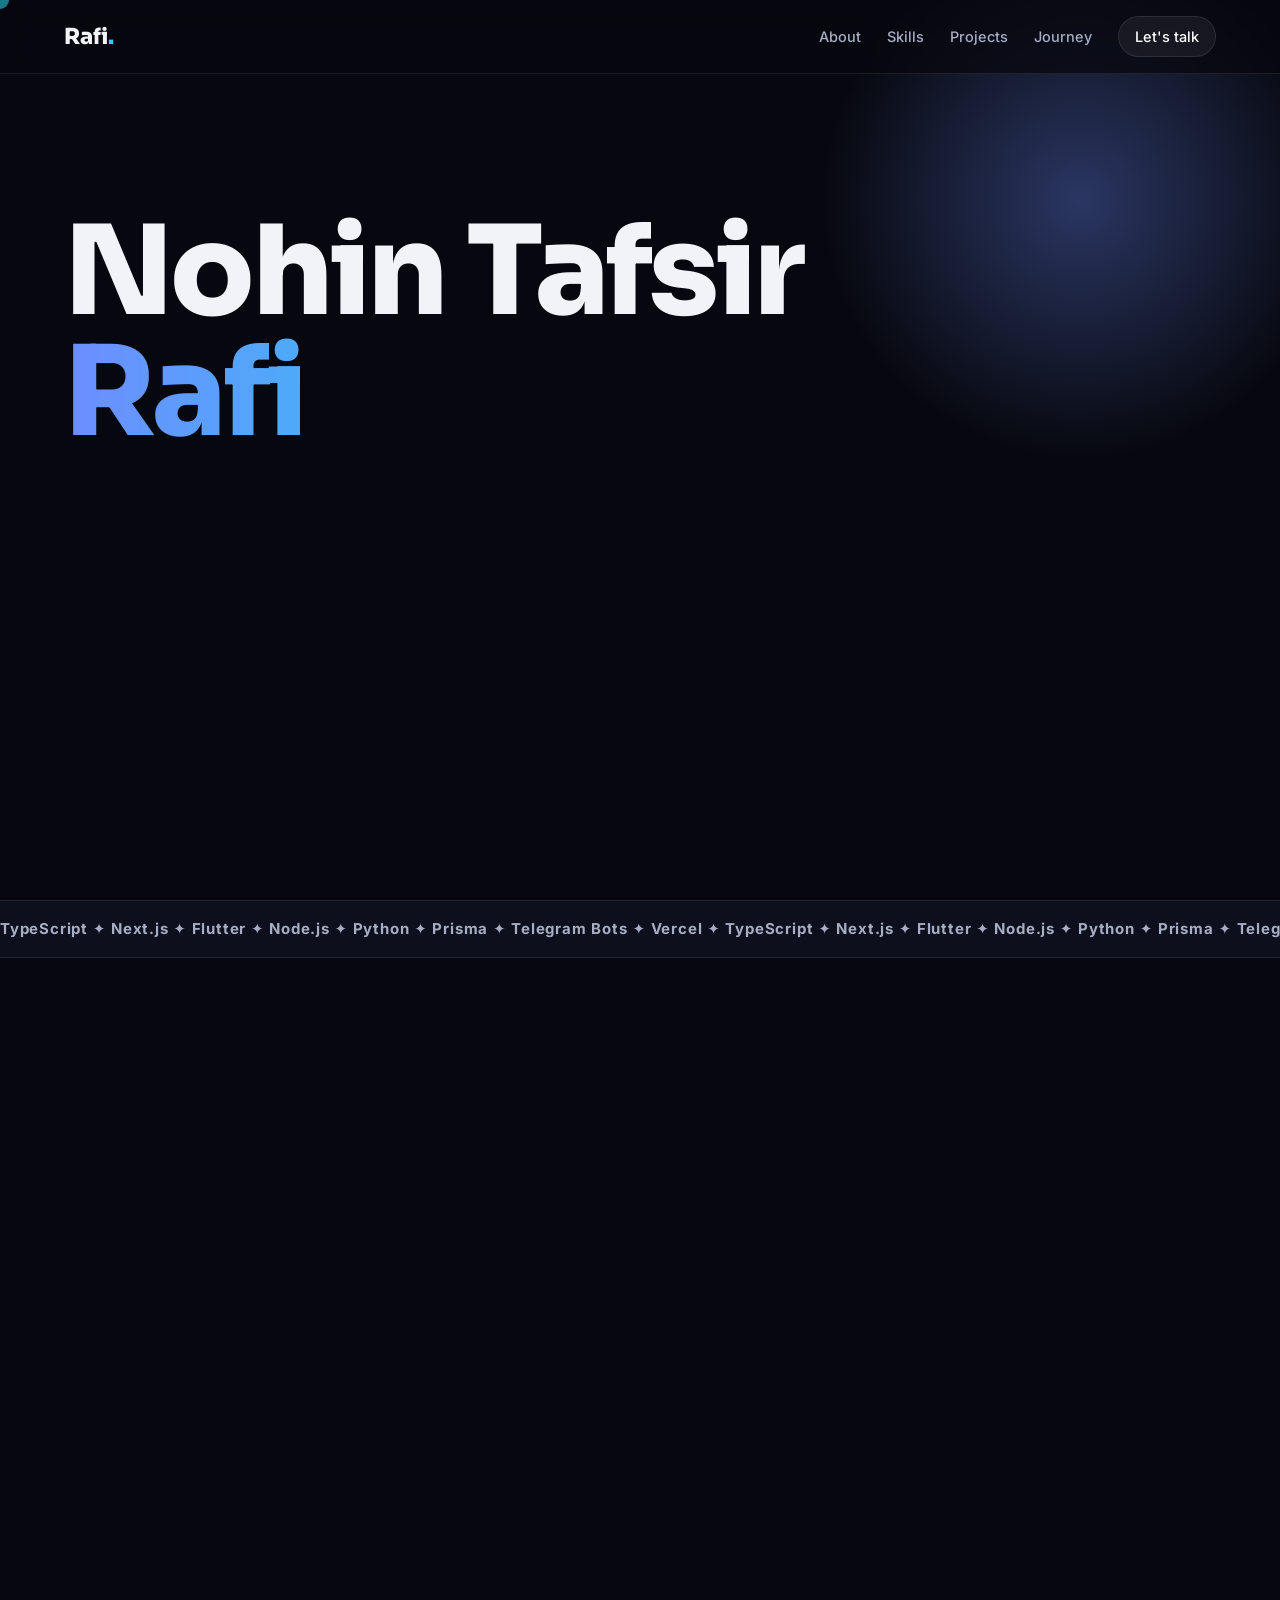
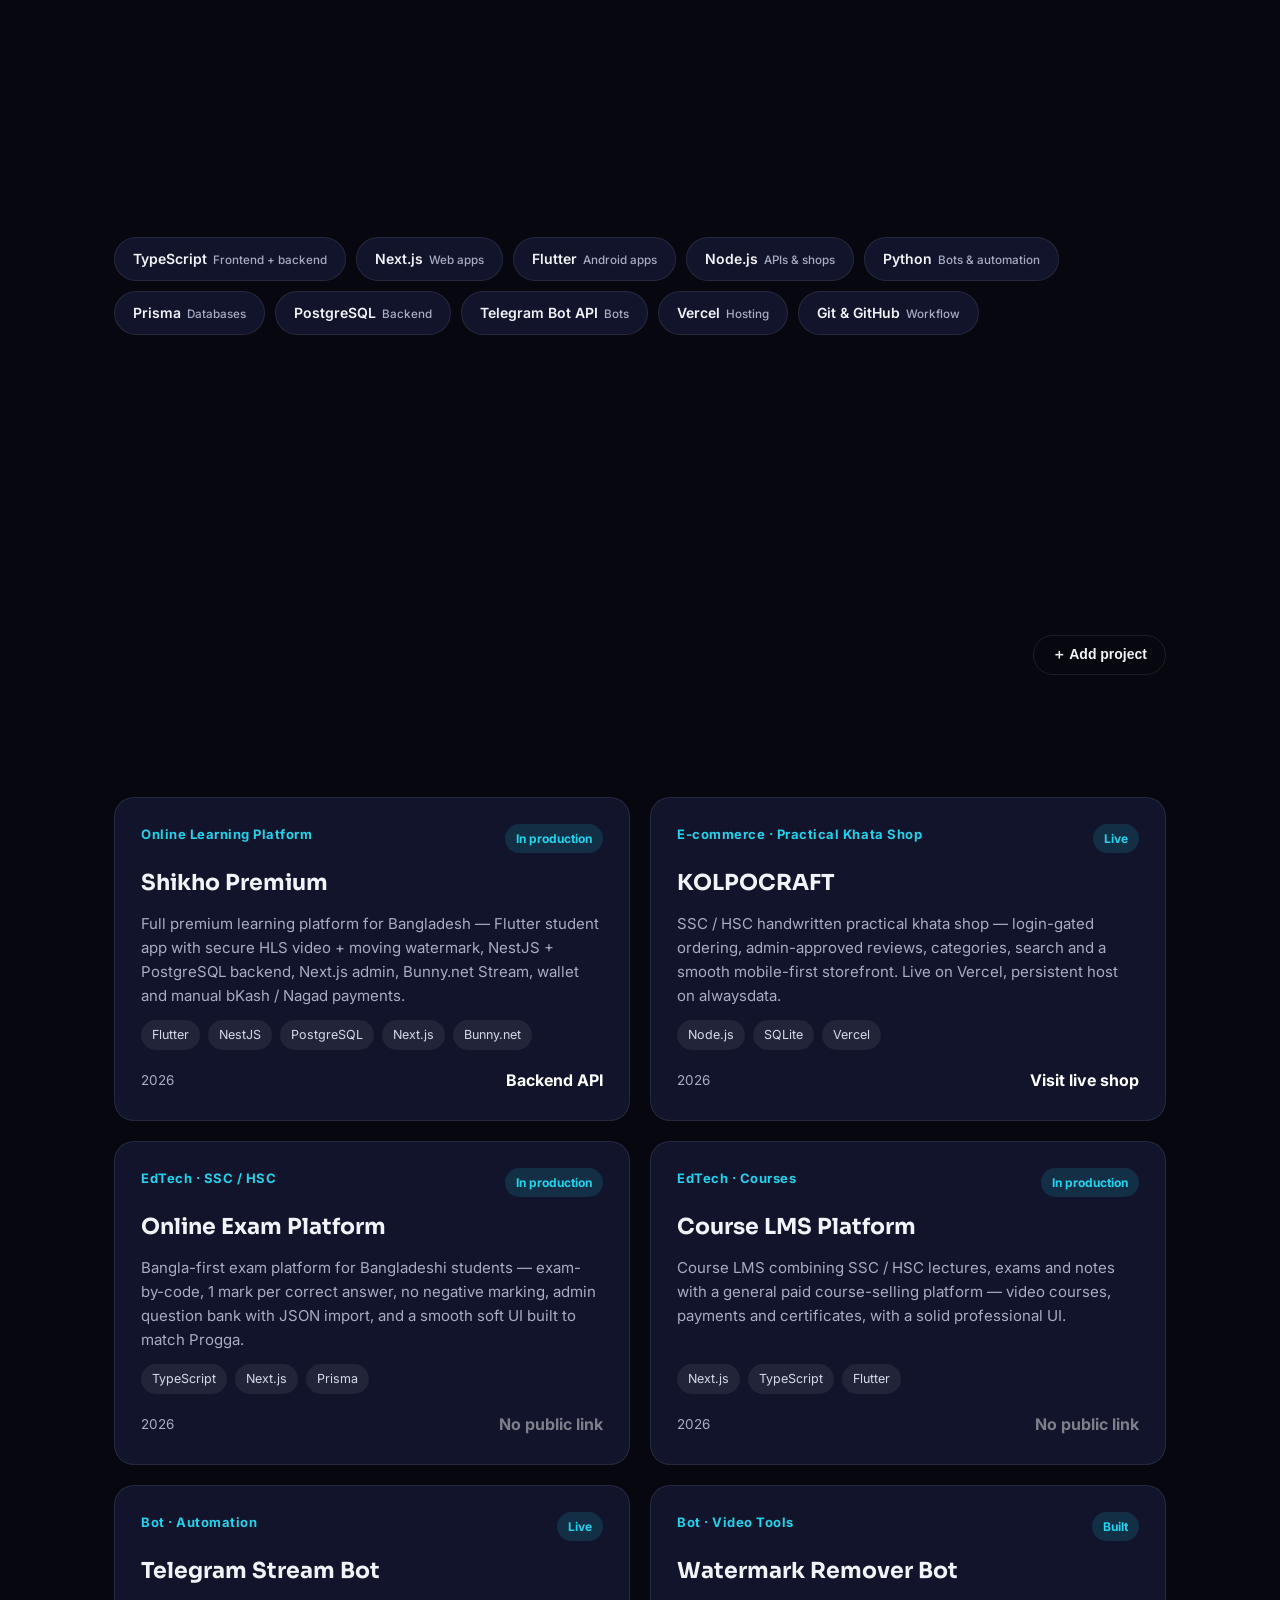
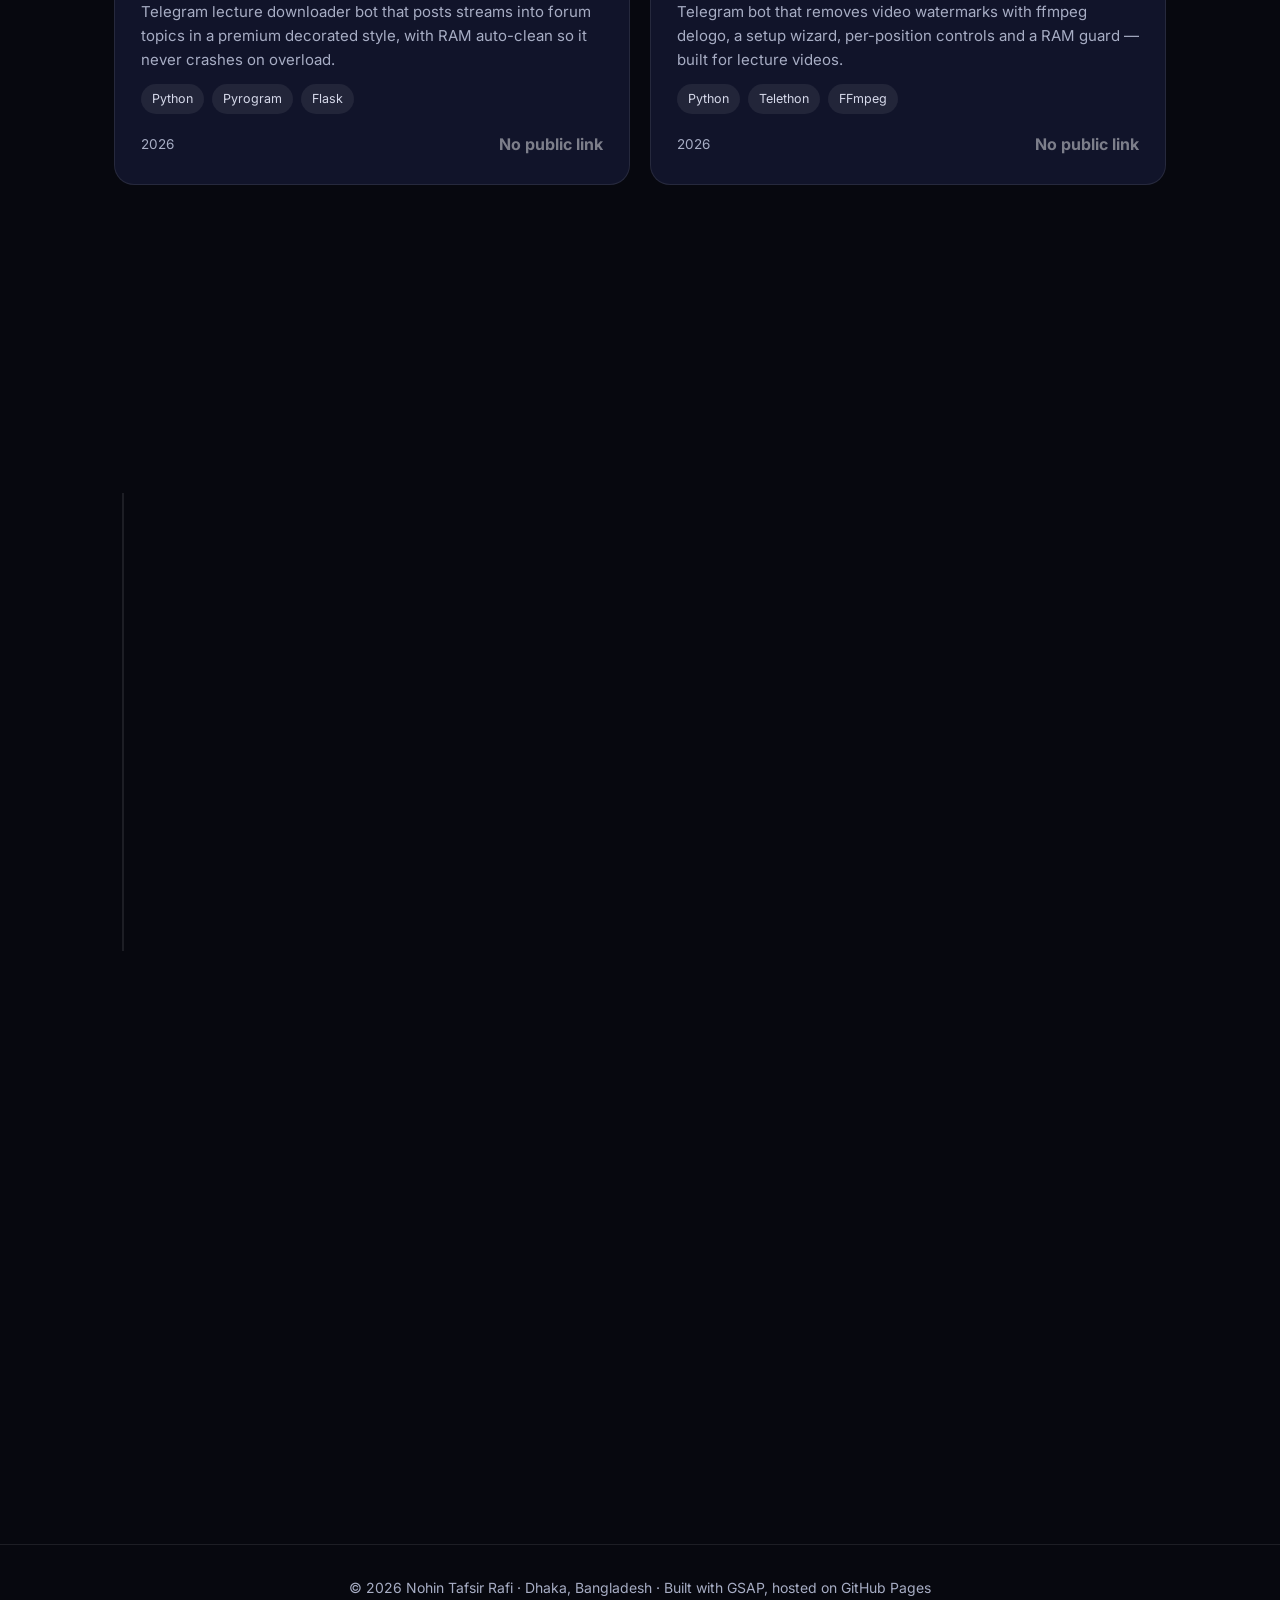
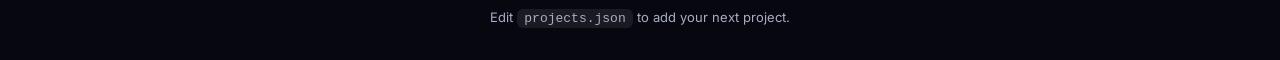
==== index.html @ 697f0728 "Add files via upload" ====
<!DOCTYPE html>
<html lang="en">
<head>
<meta charset="UTF-8">
<meta name="viewport" content="width=device-width, initial-scale=1.0">
<title>Nohin Tafsir Rafi — Developer from Bangladesh</title>
<meta name="description" content="Nohin Tafsir Rafi (@rafixbo) — developer from Dhaka, Bangladesh. Building exam platforms, learning apps, shops and Telegram bots. Bots, automation, AI and real-time systems.">
<meta property="og:title" content="Nohin Tafsir Rafi — Developer">
<meta property="og:description" content="I build smooth, practical products for Bangladeshi students — exam platforms, learning apps, khata shops and Telegram bots.">
<meta property="og:type" content="website">
<meta property="og:image" content="https://avatars.githubusercontent.com/u/87462837?v=4">
<link rel="icon" href="https://avatars.githubusercontent.com/u/87462837?v=4">
<link rel="preconnect" href="https://fonts.googleapis.com">
<link rel="preconnect" href="https://fonts.gstatic.com" crossorigin>
<link href="https://fonts.googleapis.com/css2?family=Inter:wght@400;500;600;700;800&family=Sora:wght@600;700;800&display=swap" rel="stylesheet">
<link rel="stylesheet" href="style.css">
</head>
<body>
<div class="cursor" id="cursor"></div>
<div class="progress" id="progress"></div>

<header class="nav">
  <a class="logo" href="#top">Rafi<span>.</span></a>
  <nav>
    <a href="#about">About</a>
    <a href="#skills">Skills</a>
    <a href="#projects">Projects</a>
    <a href="#journey">Journey</a>
    <a href="#contact" class="nav-cta">Let's talk</a>
  </nav>
  <button class="menu-btn" id="menuBtn" aria-label="Menu">☰</button>
</header>

<main id="top">
  <!-- HERO -->
  <section class="hero">
    <div class="hero-glow"></div>
    <p class="hero-eyebrow reveal">👋 Assalamualaikum — I'm</p>
    <h1 class="hero-name">
      <span class="line">Nohin Tafsir</span>
      <span class="line gradient">Rafi</span>
    </h1>
    <p class="hero-role reveal">Developer from <strong>Dhaka, Bangladesh</strong> 🇧🇩</p>
    <p class="hero-sub reveal">I build smooth, practical products for Bangladeshi students — exam platforms, learning apps, khata shops and Telegram bots. Bots, automation, AI and real-time systems.</p>
    <div class="hero-actions reveal">
      <a class="btn primary" href="#projects">See my projects ↓</a>
      <a class="btn ghost" href="https://github.com/rafixbo" target="_blank" rel="noopener">GitHub @rafixbo ↗</a>
    </div>
    <div class="hero-stats reveal">
      <div><strong data-count="6">0</strong><span>Projects shipped</span></div>
      <div><strong data-count="5">0</strong><span>Public repos</span></div>
      <div><strong>2021</strong><span>On GitHub since</span></div>
    </div>
    <img class="hero-avatar reveal" src="https://avatars.githubusercontent.com/u/87462837?v=4" alt="Nohin Tafsir Rafi">
  </section>

  <div class="marquee" aria-hidden="true">
    <div class="marquee-track">
      <span>TypeScript ✦ Next.js ✦ Flutter ✦ Node.js ✦ Python ✦ Prisma ✦ Telegram Bots ✦ Vercel ✦&nbsp;</span>
      <span>TypeScript ✦ Next.js ✦ Flutter ✦ Node.js ✦ Python ✦ Prisma ✦ Telegram Bots ✦ Vercel ✦&nbsp;</span>
    </div>
  </div>

  <!-- ABOUT -->
  <section id="about" class="section">
    <p class="kicker reveal">About me</p>
    <h2 class="section-title reveal">It started with one question:<br><em>“How does this work?”</em></h2>
    <div class="about-grid">
      <p class="about-text reveal">What started as curiosity has evolved into a deep passion for technology and innovation. From understanding software fundamentals to writing my first lines of code, every discovery fuelled my desire to learn more and push the boundaries of what's possible.</p>
      <p class="about-text reveal">My expertise spans bots, automation, AI, and real-time systems. I build projects not just to master programming, but to create practical solutions that solve real-world problems — with a research-driven approach, combining technical knowledge with creative problem-solving.</p>
    </div>
    <div class="about-cards">
      <div class="mini-card reveal"><h3>🎓 For students</h3><p>Free exam &amp; learning tools for SSC / HSC students across Bangladesh.</p></div>
      <div class="mini-card reveal"><h3>✨ Smooth first</h3><p>Soft, fast, 60fps-feeling UI. No harsh, no janky — clean and premium.</p></div>
      <div class="mini-card reveal"><h3>🔧 Real &amp; used</h3><p>Every project is built to be actually used, not just demoed.</p></div>
    </div>
  </section>

  <!-- SKILLS -->
  <section id="skills" class="section">
    <p class="kicker reveal">What I work with</p>
    <h2 class="section-title reveal">Stack &amp; skills</h2>
    <div class="skills" id="skillsGrid"></div>
    <div class="github-stats reveal">
      <img src="https://github-readme-stats.vercel.app/api?username=rafixbo&show_icons=true&theme=tokyonight&hide_border=true&count_private=true" alt="Rafi's GitHub stats" loading="lazy">
      <img src="https://github-readme-stats.vercel.app/api/top-langs/?username=rafixbo&layout=compact&theme=tokyonight&hide_border=true" alt="Rafi's most used languages" loading="lazy">
    </div>
  </section>

  <!-- PROJECTS -->
  <section id="projects" class="section">
    <p class="kicker reveal">Selected work</p>
    <div class="projects-head">
      <h2 class="section-title reveal">Projects</h2>
      <button class="btn small" id="addProjectBtn">＋ Add project</button>
    </div>
    <p class="projects-note reveal">New project? Click <strong>Add project</strong> above, or edit <code>projects.json</code> in the repo — the site updates automatically on the next push.</p>
    <div class="filters reveal" id="filters">
      <button class="filter active" data-filter="all">All</button>
      <button class="filter" data-filter="EdTech">EdTech</button>
      <button class="filter" data-filter="Bot">Bots</button>
      <button class="filter" data-filter="E-commerce">Shop</button>
    </div>
    <div class="project-grid" id="projectGrid"></div>
    <p class="empty hidden" id="emptyMsg">No projects in this category yet.</p>
  </section>

  <!-- JOURNEY -->
  <section id="journey" class="section">
    <p class="kicker reveal">Journey</p>
    <h2 class="section-title reveal">How I got here</h2>
    <ol class="timeline">
      <li class="reveal"><span>2021</span><h3>First lines of code</h3><p>Joined GitHub as @rafixbo. Curiosity turned into building.</p></li>
      <li class="reveal"><span>2025</span><h3>Bots &amp; automation</h3><p>Telegram stream-downloader bot, watermark tools and real-time systems.</p></li>
      <li class="reveal"><span>2026</span><h3>EdTech for Bangladesh</h3><p>Exam platform, Course LMS and KOLPOCRAFT khata shop for SSC / HSC students.</p></li>
      <li class="reveal"><span>2026</span><h3>Shikho Premium</h3><p>Full learning platform — Flutter app, NestJS backend, Next.js admin, Bunny.net video.</p></li>
    </ol>
  </section>

  <!-- CONTACT -->
  <section id="contact" class="section contact">
    <p class="kicker reveal">Contact</p>
    <h2 class="section-title reveal">Let's build something<br><em>useful together.</em></h2>
    <p class="reveal">Have an idea, a project, or a collab in mind? My GitHub is the fastest way to reach me.</p>
    <div class="contact-links reveal">
      <a class="btn primary" href="https://github.com/rafixbo" target="_blank" rel="noopener">GitHub — @rafixbo ↗</a>
      <a class="btn ghost" href="https://www.pinterest.com/nohintafsir/" target="_blank" rel="noopener">Pinterest ↗</a>
      <a class="btn ghost" href="https://lifeisworst.com/" target="_blank" rel="noopener">lifeisworst.com ↗</a>
    </div>
  </section>
</main>

<footer>
  <p>© <span id="year"></span> Nohin Tafsir Rafi · Dhaka, Bangladesh · Built with GSAP, hosted on GitHub Pages</p>
  <p class="foot-note">Edit <code>projects.json</code> to add your next project.</p>
</footer>

<!-- ADD PROJECT MODAL -->
<div class="modal hidden" id="modal" role="dialog" aria-modal="true" aria-label="Add a project">
  <form class="modal-card" id="projectForm">
    <button type="button" class="modal-close" id="modalClose" aria-label="Close">✕</button>
    <h3>Add a new project</h3>
    <p class="modal-sub">This adds it to the page right now. To keep it live, download the updated <code>projects.json</code> below and commit it to the repo.</p>
    <label>Project title <input name="title" required placeholder="e.g. My New App"></label>
    <label>Tag / category <input name="tag" required placeholder="e.g. EdTech · SSC / HSC"></label>
    <label>Short description <textarea name="description" rows="3" required placeholder="What does it do, and who is it for?"></textarea></label>
    <label>Tech (comma separated) <input name="tech" placeholder="Next.js, TypeScript"></label>
    <label>Year <input name="year" value="2026"></label>
    <label>Link (optional) <input name="link" type="url" placeholder="https://…"></label>
    <label>Link label <input name="linkLabel" placeholder="Visit live site"></label>
    <label>Status <input name="status" value="Live" placeholder="Live / In production / Built"></label>
    <div class="modal-actions">
      <button class="btn primary" type="submit">Add project</button>
      <button class="btn ghost hidden" type="button" id="downloadBtn">⬇ Download updated projects.json</button>
    </div>
  </form>
</div>

<script src="https://cdnjs.cloudflare.com/ajax/libs/gsap/3.12.5/gsap.min.js"></script>
<script src="https://cdnjs.cloudflare.com/ajax/libs/gsap/3.12.5/ScrollTrigger.min.js"></script>
<script src="script.js"></script>
</body>
</html>
---- style.css ----
:root{
  --bg:#07080f; --bg2:#0d0f1c; --card:#11142a; --line:rgba(255,255,255,.09);
  --text:#f2f3f8; --muted:#a7adc4; --accent:#6d8dff; --accent2:#22d3ee;
  --grad:linear-gradient(90deg,#6d8dff,#22d3ee,#a78bfa);
  --radius:20px;
}
*{margin:0;padding:0;box-sizing:border-box}
html{scroll-behavior:smooth}
body{background:var(--bg);color:var(--text);font-family:Inter,system-ui,sans-serif;line-height:1.6;overflow-x:hidden}
h1,h2,h3,.logo{font-family:Sora,Inter,sans-serif}
a{color:inherit;text-decoration:none}
img{max-width:100%}
::selection{background:var(--accent);color:#fff}
.cursor{position:fixed;width:18px;height:18px;border-radius:50%;background:var(--accent2);opacity:.55;pointer-events:none;z-index:99;transform:translate(-50%,-50%);mix-blend-mode:screen;display:none}
@media(pointer:fine){.cursor{display:block}}
.progress{position:fixed;top:0;left:0;height:3px;width:0;background:var(--grad);z-index:100}
.nav{position:fixed;top:0;left:0;right:0;z-index:50;display:flex;justify-content:space-between;align-items:center;padding:16px 5vw;background:rgba(7,8,15,.72);backdrop-filter:blur(14px);border-bottom:1px solid var(--line)}
.logo{font-size:22px;font-weight:800}.logo span{color:var(--accent2)}
.nav nav{display:flex;gap:26px;align-items:center}
.nav nav a{color:var(--muted);font-size:14.5px;font-weight:500}
.nav nav a:hover{color:#fff}
.nav-cta{color:#fff!important;border:1px solid var(--line);padding:8px 16px;border-radius:999px;background:rgba(255,255,255,.06)}
.menu-btn{display:none;background:none;border:1px solid var(--line);color:#fff;border-radius:10px;padding:8px 12px;font-size:18px;cursor:pointer}
.hero{min-height:100svh;display:flex;flex-direction:column;justify-content:center;padding:140px 5vw 60px;position:relative}
.hero-glow{position:absolute;width:560px;height:560px;border-radius:50%;background:radial-gradient(circle,rgba(109,141,255,.35),transparent 65%);top:-80px;right:-80px;pointer-events:none}
.hero-eyebrow{color:var(--accent2);font-weight:600;letter-spacing:.04em}
.hero-name{font-size:clamp(56px,11vw,124px);line-height:.98;font-weight:800;letter-spacing:-.03em;margin:14px 0 8px}
.hero-name .line{display:block}
.gradient{background:var(--grad);-webkit-background-clip:text;background-clip:text;color:transparent}
.hero-role{font-size:clamp(19px,3vw,26px);color:var(--muted)}
.hero-sub{max-width:640px;color:var(--muted);margin-top:14px;font-size:17px}
.hero-actions{display:flex;gap:14px;flex-wrap:wrap;margin-top:30px}
.btn{display:inline-block;padding:13px 24px;border-radius:999px;font-weight:600;font-size:15px;border:1px solid var(--line);cursor:pointer;background:transparent;color:var(--text);transition:transform .2s,box-shadow .2s}
.btn:hover{transform:translateY(-2px)}
.btn.primary{background:var(--grad);border:none;color:#fff;box-shadow:0 10px 30px rgba(109,141,255,.35)}
.btn.ghost{background:rgba(255,255,255,.05)}
.btn.small{padding:10px 18px;font-size:14px}
.hero-stats{display:flex;gap:44px;margin-top:52px;flex-wrap:wrap}
.hero-stats strong{display:block;font-size:30px;font-family:Sora}
.hero-stats span{color:var(--muted);font-size:13.5px}
.hero-avatar{position:absolute;right:5vw;bottom:60px;width:150px;height:150px;border-radius:32px;object-fit:cover;border:1px solid var(--line);box-shadow:0 24px 60px rgba(0,0,0,.5);transform:rotate(4deg)}
@media(max-width:900px){.hero-avatar{position:static;width:110px;height:110px;margin-top:36px;transform:rotate(-2deg)}}
.marquee{overflow:hidden;border-top:1px solid var(--line);border-bottom:1px solid var(--line);padding:16px 0;background:var(--bg2)}
.marquee-track{display:flex;white-space:nowrap;animation:scroll 26s linear infinite;font-weight:700;letter-spacing:.05em;color:var(--muted)}
.marquee-track span{font-size:15px}
@keyframes scroll{to{transform:translateX(-50%)}}
.section{padding:96px 5vw;max-width:1180px;margin:0 auto}
.kicker{color:var(--accent2);font-weight:700;letter-spacing:.12em;text-transform:uppercase;font-size:13px}
.section-title{font-size:clamp(30px,5vw,48px);line-height:1.15;letter-spacing:-.02em;margin:12px 0 28px}
.section-title em{font-style:normal;background:var(--grad);-webkit-background-clip:text;background-clip:text;color:transparent}
.about-grid{display:grid;grid-template-columns:1fr 1fr;gap:28px}
.about-text{color:var(--muted);font-size:17px}
@media(max-width:760px){.about-grid{grid-template-columns:1fr}}
.about-cards{display:grid;grid-template-columns:repeat(3,1fr);gap:18px;margin-top:36px}
@media(max-width:760px){.about-cards{grid-template-columns:1fr}}
.mini-card{background:var(--card);border:1px solid var(--line);border-radius:var(--radius);padding:24px}
.mini-card h3{font-size:17px;margin-bottom:8px}
.mini-card p{color:var(--muted);font-size:14.5px}
.skills{display:flex;flex-wrap:wrap;gap:10px}
.skill{padding:10px 18px;border-radius:999px;background:var(--card);border:1px solid var(--line);font-weight:600;font-size:14px}
.skill small{color:var(--muted);font-weight:500;margin-left:6px}
.github-stats{display:flex;gap:18px;flex-wrap:wrap;margin-top:32px}
.github-stats img{border-radius:14px;border:1px solid var(--line);max-width:100%}
.projects-head{display:flex;justify-content:space-between;align-items:flex-end;gap:16px;flex-wrap:wrap}
.projects-head .section-title{margin-bottom:0}
.projects-note{color:var(--muted);font-size:14.5px;margin:16px 0 20px}
.projects-note code,.foot-note code{background:rgba(255,255,255,.08);padding:2px 7px;border-radius:6px;font-size:13px}
.filters{display:flex;gap:10px;flex-wrap:wrap;margin-bottom:26px}
.filter{padding:9px 18px;border-radius:999px;border:1px solid var(--line);background:transparent;color:var(--muted);font-weight:600;cursor:pointer}
.filter.active{background:#fff;color:#111;border-color:#fff}
.project-grid{display:grid;grid-template-columns:repeat(2,1fr);gap:20px}
@media(max-width:760px){.project-grid{grid-template-columns:1fr}}
.project-card{background:var(--card);border:1px solid var(--line);border-radius:var(--radius);padding:26px;display:flex;flex-direction:column;gap:12px;transition:transform .25s,border-color .25s}
.project-card:hover{transform:translateY(-5px);border-color:rgba(109,141,255,.55)}
.project-top{display:flex;justify-content:space-between;gap:10px;align-items:flex-start}
.project-tag{color:var(--accent2);font-size:13px;font-weight:700;letter-spacing:.04em}
.status{font-size:12px;font-weight:700;padding:5px 11px;border-radius:999px;background:rgba(34,211,238,.14);color:var(--accent2);white-space:nowrap}
.project-card h3{font-size:22px}
.project-card p{color:var(--muted);font-size:15px;flex:1}
.tech{display:flex;flex-wrap:wrap;gap:8px}
.tech span{font-size:12.5px;padding:5px 11px;border-radius:999px;background:rgba(255,255,255,.07);color:#d6d9ea}
.project-foot{display:flex;justify-content:space-between;align-items:center;margin-top:6px}
.project-foot .year{color:var(--muted);font-size:13.5px}
.project-link{font-weight:700;color:#fff}
.project-link:hover{color:var(--accent2)}
.empty{color:var(--muted);padding:30px 0}
.hidden{display:none!important}
.timeline{list-style:none;border-left:2px solid var(--line);margin-left:8px;padding-left:32px;display:grid;gap:34px}
.timeline li{position:relative}
.timeline li::before{content:"";position:absolute;left:-41px;top:6px;width:16px;height:16px;border-radius:50%;background:var(--grad);box-shadow:0 0 0 5px var(--bg)}
.timeline span{color:var(--accent2);font-weight:700}
.timeline h3{margin:4px 0}
.timeline p{color:var(--muted)}
.contact{text-align:center}
.contact .section-title{margin-left:auto;margin-right:auto}
.contact p{color:var(--muted);max-width:560px;margin:0 auto}
.contact-links{display:flex;gap:14px;justify-content:center;flex-wrap:wrap;margin-top:30px}
footer{border-top:1px solid var(--line);padding:32px 5vw;text-align:center;color:var(--muted);font-size:14px}
.foot-note{margin-top:8px;font-size:13px}
.modal{position:fixed;inset:0;background:rgba(0,0,0,.72);backdrop-filter:blur(6px);z-index:80;display:flex;align-items:flex-start;justify-content:center;padding:40px 16px;overflow:auto}
.modal-card{position:relative;background:var(--bg2);border:1px solid var(--line);border-radius:22px;padding:28px;width:min(560px,100%)}
.modal-close{position:absolute;top:14px;right:14px;background:rgba(255,255,255,.08);border:none;color:#fff;width:34px;height:34px;border-radius:50%;cursor:pointer}
.modal-card h3{font-size:22px;margin-bottom:6px}
.modal-sub{color:var(--muted);font-size:14px;margin-bottom:18px}
.modal-card label{display:block;font-size:13.5px;font-weight:600;margin-bottom:14px}
.modal-card input,.modal-card textarea{width:100%;margin-top:6px;padding:11px 13px;border-radius:12px;border:1px solid var(--line);background:#0a0c18;color:#fff;font:inherit;font-size:14.5px}
.modal-actions{display:flex;gap:12px;flex-wrap:wrap;margin-top:6px}
.reveal{opacity:0}
@media(max-width:760px){
  .nav nav{display:none}
  .nav nav.open{display:flex;position:absolute;top:64px;right:5vw;flex-direction:column;background:var(--bg2);border:1px solid var(--line);border-radius:16px;padding:18px;gap:14px}
  .menu-btn{display:block}
  .section{padding:70px 5vw}
}
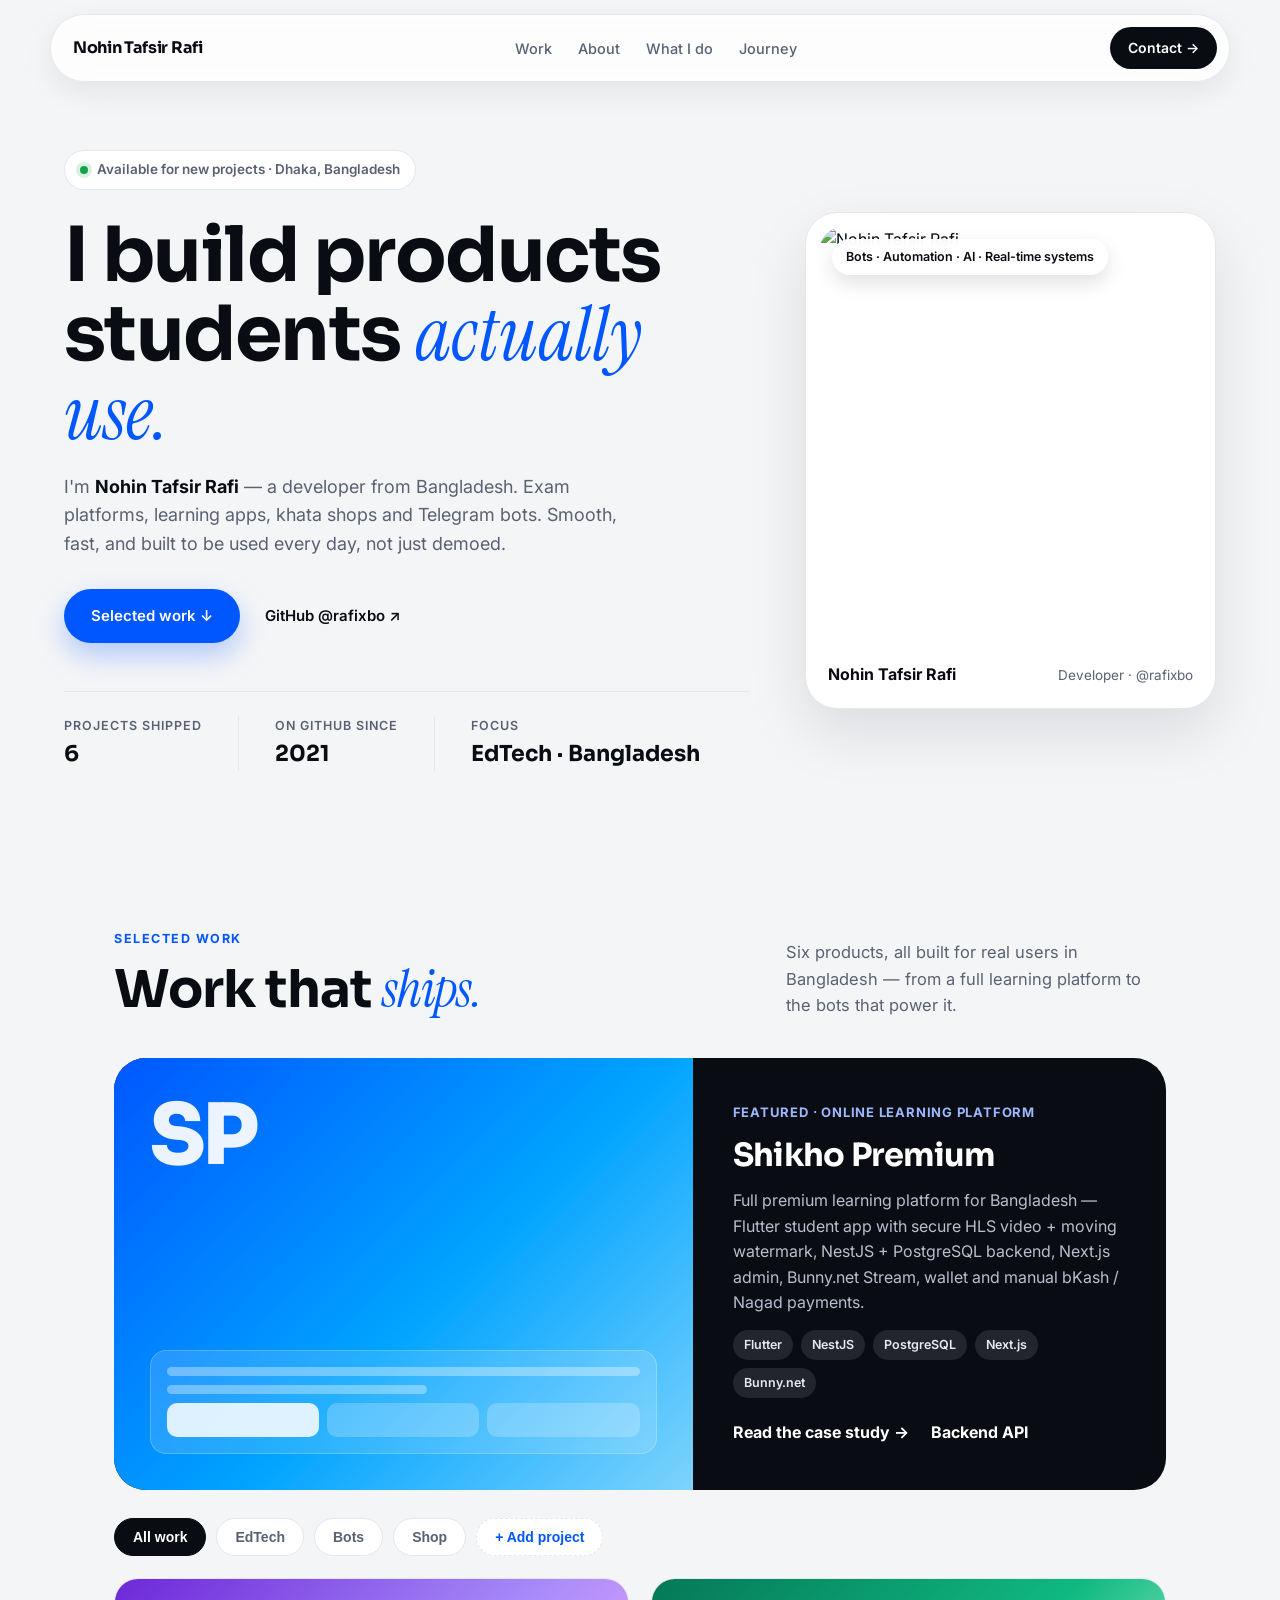
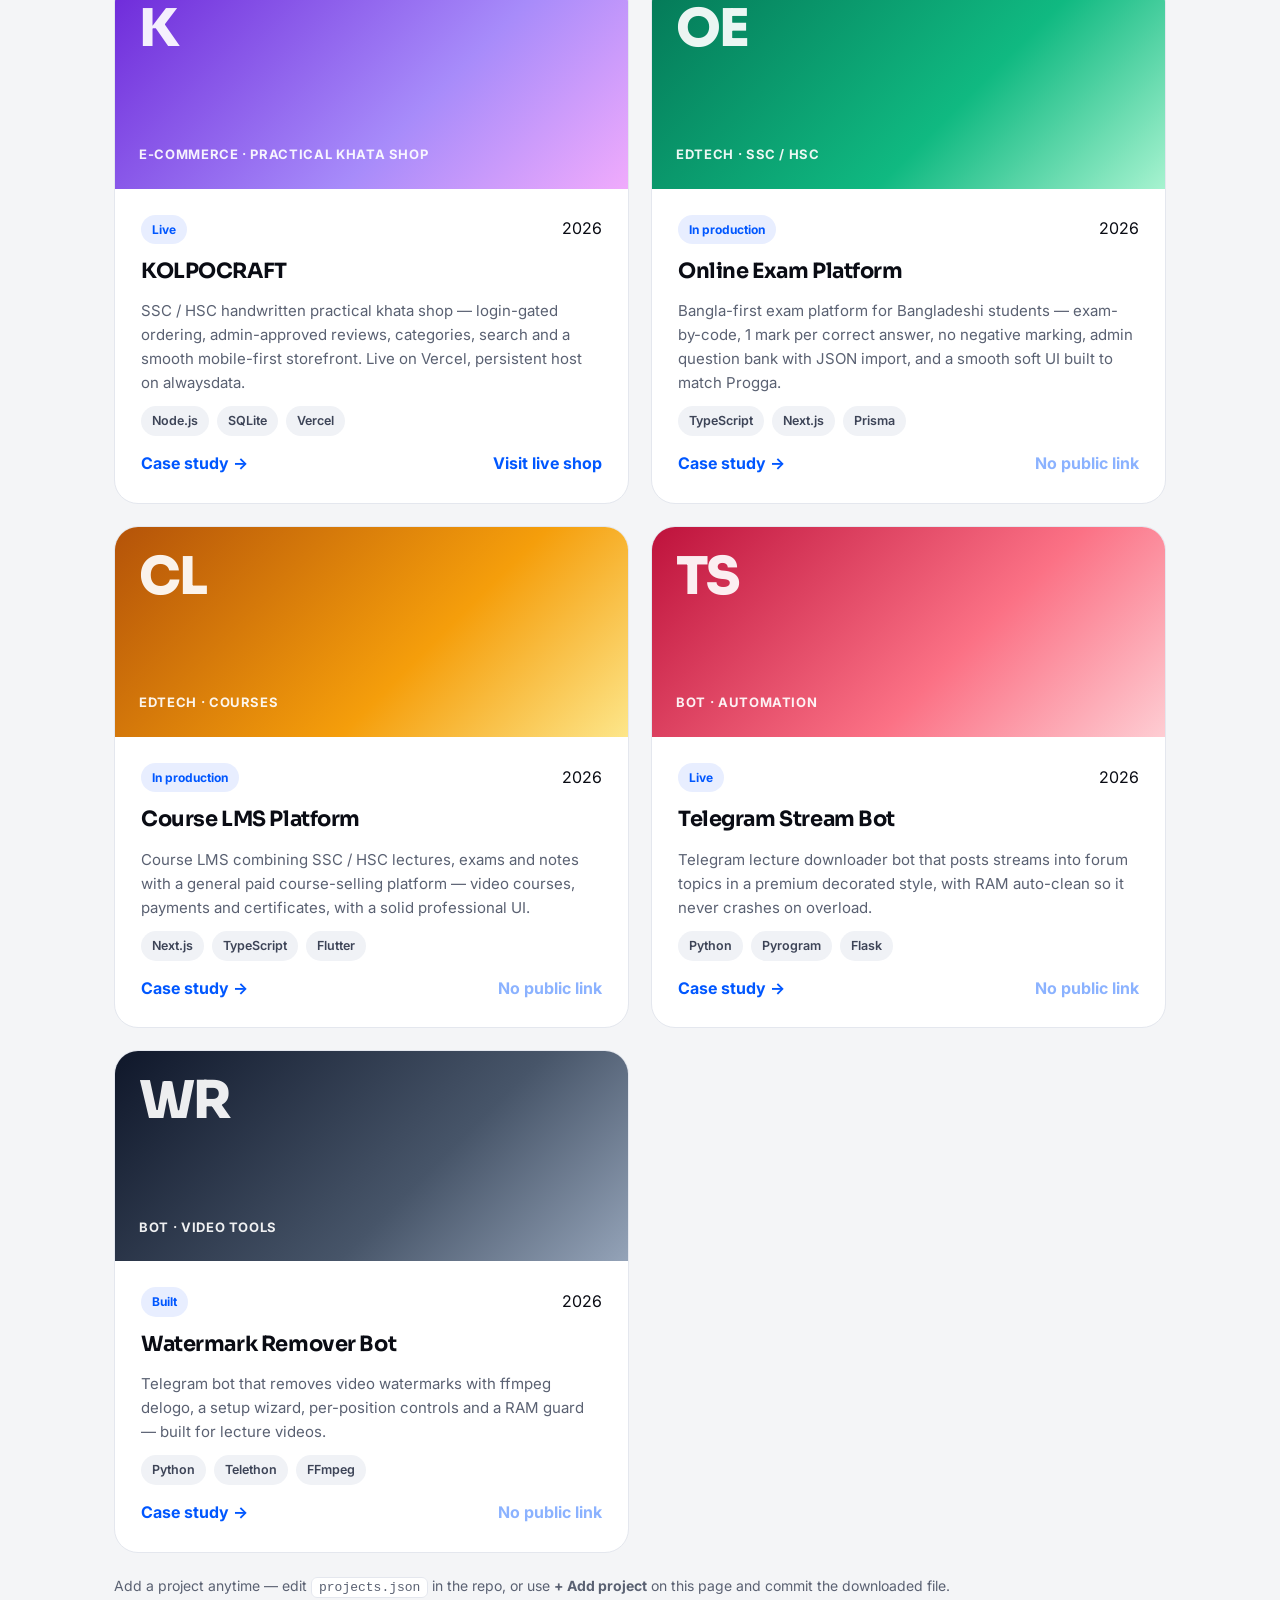
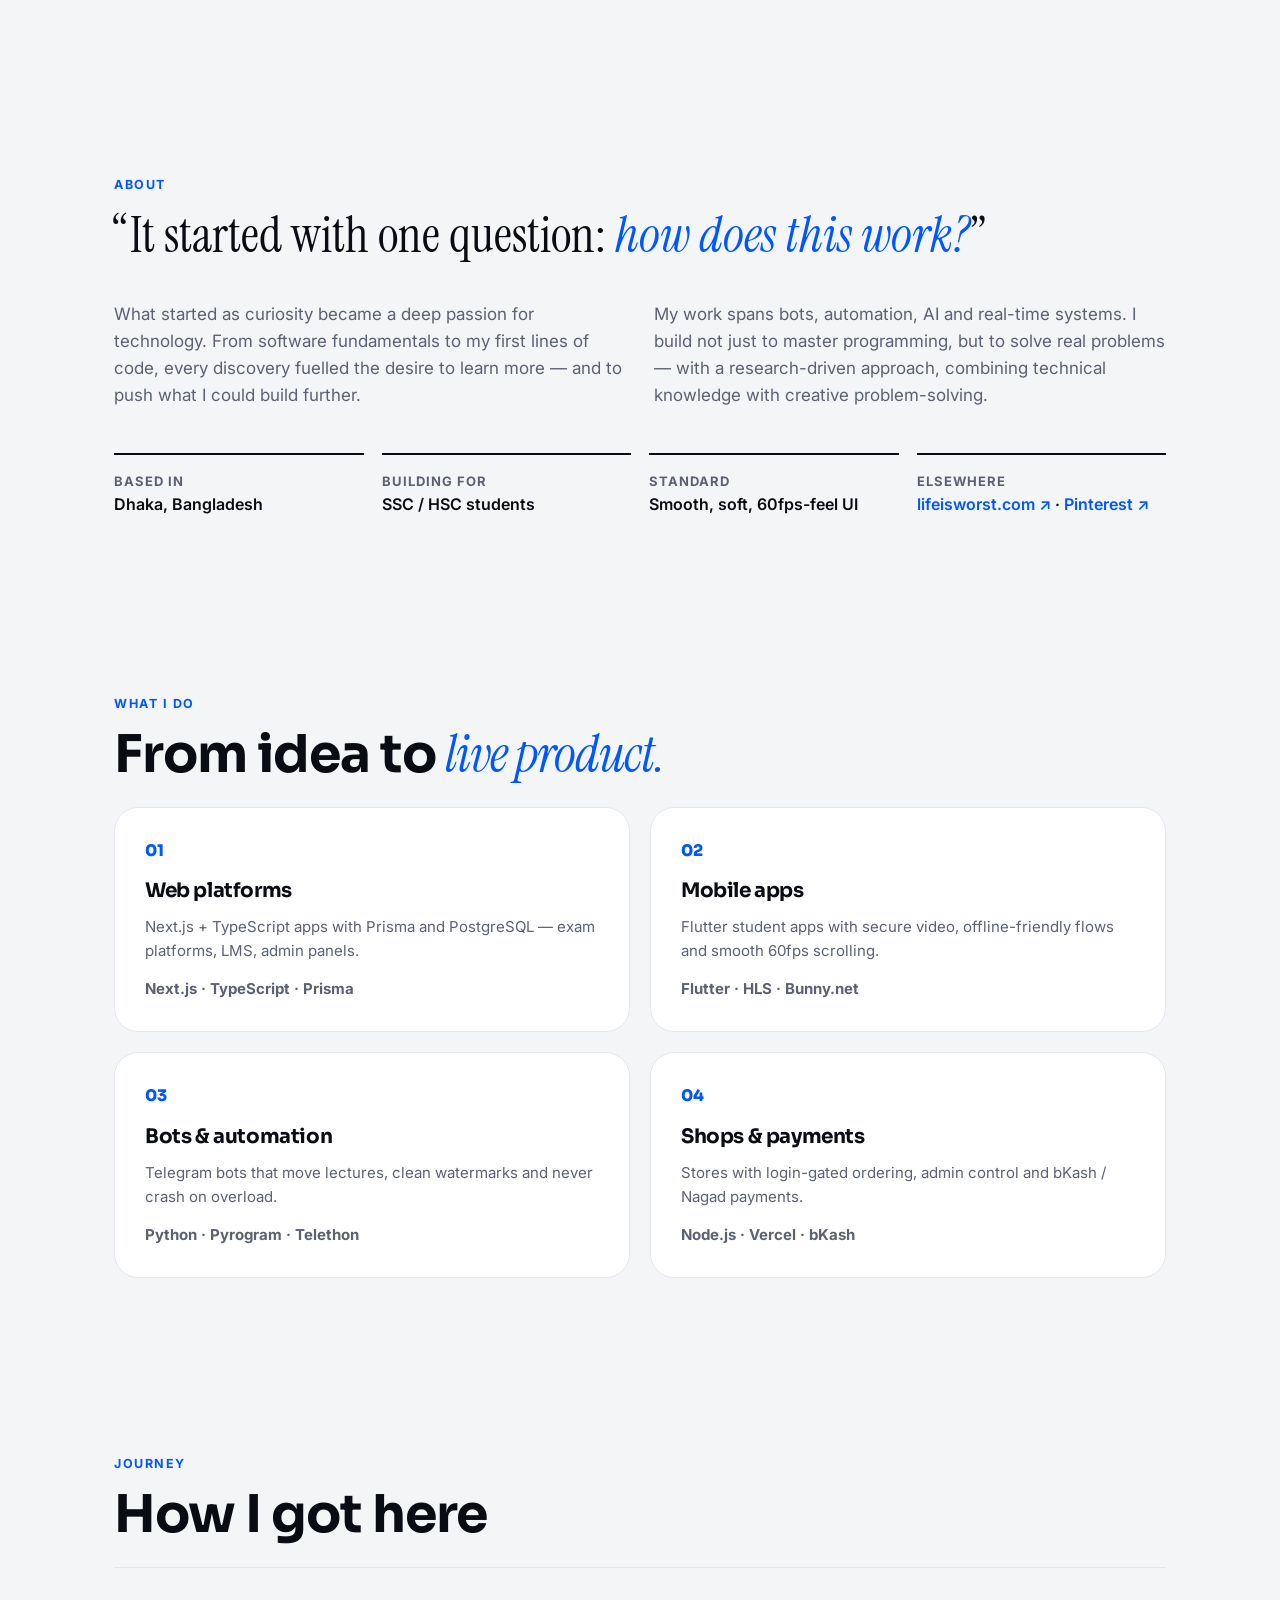
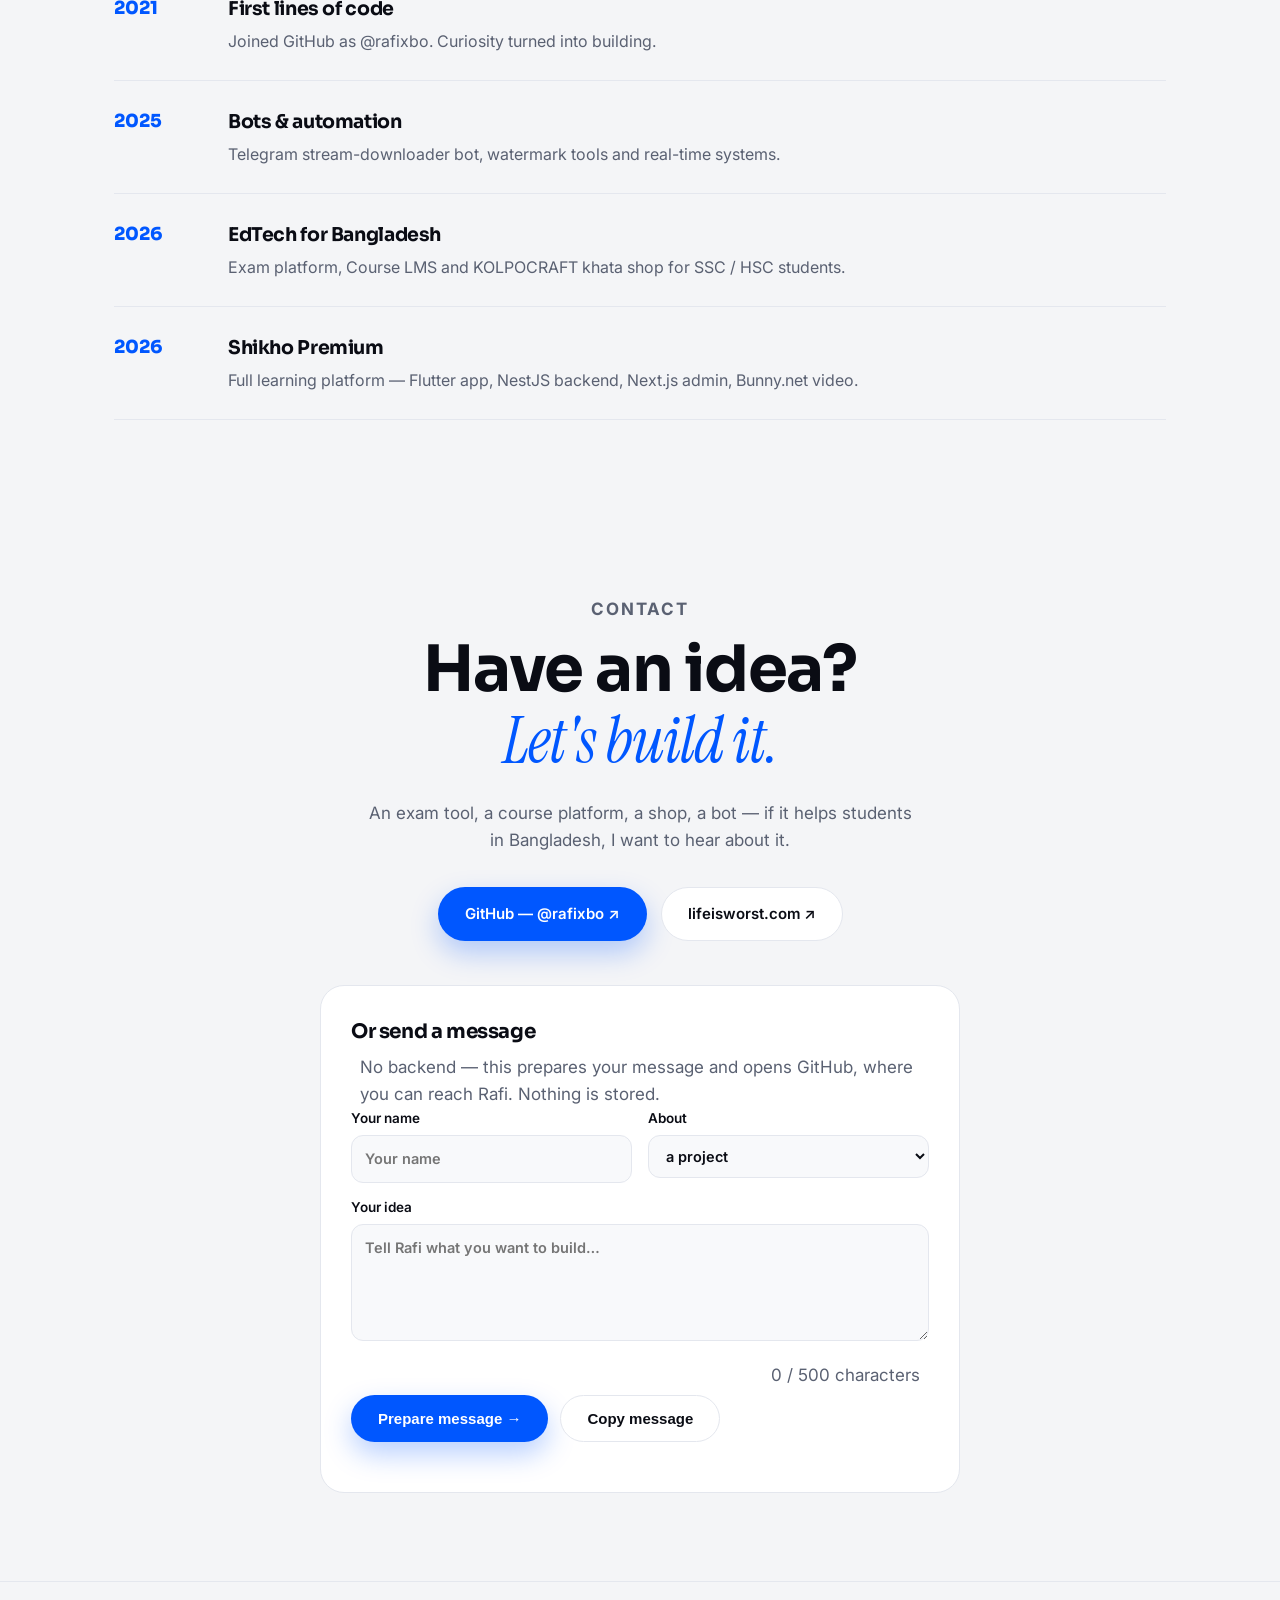
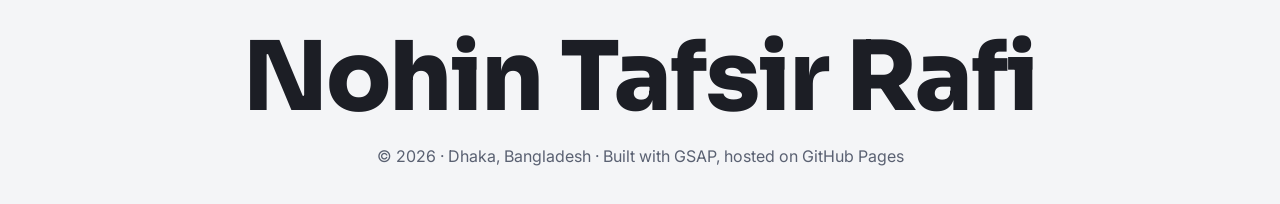
==== commit a905fbf0: "Add files via upload" ====
--- a/index.html
+++ b/index.html
@@ -3,136 +3,161 @@
 <head>
 <meta charset="UTF-8">
 <meta name="viewport" content="width=device-width, initial-scale=1.0">
-<title>Nohin Tafsir Rafi — Developer from Bangladesh</title>
-<meta name="description" content="Nohin Tafsir Rafi (@rafixbo) — developer from Dhaka, Bangladesh. Building exam platforms, learning apps, shops and Telegram bots. Bots, automation, AI and real-time systems.">
-<meta property="og:title" content="Nohin Tafsir Rafi — Developer">
-<meta property="og:description" content="I build smooth, practical products for Bangladeshi students — exam platforms, learning apps, khata shops and Telegram bots.">
+<title>Nohin Tafsir Rafi — Product Developer, Bangladesh</title>
+<meta name="description" content="Nohin Tafsir Rafi (@rafixbo) — developer from Dhaka, Bangladesh. Exam platforms, learning apps, shops and Telegram bots that students actually use.">
+<meta property="og:title" content="Nohin Tafsir Rafi — Product Developer">
+<meta property="og:description" content="I build smooth, practical products for Bangladeshi students.">
 <meta property="og:type" content="website">
 <meta property="og:image" content="https://avatars.githubusercontent.com/u/87462837?v=4">
 <link rel="icon" href="https://avatars.githubusercontent.com/u/87462837?v=4">
 <link rel="preconnect" href="https://fonts.googleapis.com">
 <link rel="preconnect" href="https://fonts.gstatic.com" crossorigin>
-<link href="https://fonts.googleapis.com/css2?family=Inter:wght@400;500;600;700;800&family=Sora:wght@600;700;800&display=swap" rel="stylesheet">
+<link href="https://fonts.googleapis.com/css2?family=Inter:wght@400;500;600;700&family=Sora:wght@500;600;700;800&family=Instrument+Serif:ital@0;1&display=swap" rel="stylesheet">
 <link rel="stylesheet" href="style.css">
+<link rel="stylesheet" href="css/animations.css">
+<link rel="stylesheet" href="css/print.css" media="print">
 </head>
 <body>
-<div class="cursor" id="cursor"></div>
 <div class="progress" id="progress"></div>
 
-<header class="nav">
-  <a class="logo" href="#top">Rafi<span>.</span></a>
-  <nav>
+<header class="nav" id="nav">
+  <a class="logo" href="#top">Nohin Tafsir Rafi</a>
+  <nav id="mainNav">
+    <a href="#work">Work</a>
     <a href="#about">About</a>
-    <a href="#skills">Skills</a>
-    <a href="#projects">Projects</a>
+    <a href="#capabilities">What I do</a>
     <a href="#journey">Journey</a>
-    <a href="#contact" class="nav-cta">Let's talk</a>
   </nav>
-  <button class="menu-btn" id="menuBtn" aria-label="Menu">☰</button>
+  <a class="nav-cta" href="#contact">Contact →</a>
+  <button class="menu-btn" id="menuBtn" aria-label="Menu">Menu</button>
 </header>
 
 <main id="top">
   <!-- HERO -->
   <section class="hero">
-    <div class="hero-glow"></div>
-    <p class="hero-eyebrow reveal">👋 Assalamualaikum — I'm</p>
-    <h1 class="hero-name">
-      <span class="line">Nohin Tafsir</span>
-      <span class="line gradient">Rafi</span>
-    </h1>
-    <p class="hero-role reveal">Developer from <strong>Dhaka, Bangladesh</strong> 🇧🇩</p>
-    <p class="hero-sub reveal">I build smooth, practical products for Bangladeshi students — exam platforms, learning apps, khata shops and Telegram bots. Bots, automation, AI and real-time systems.</p>
-    <div class="hero-actions reveal">
-      <a class="btn primary" href="#projects">See my projects ↓</a>
-      <a class="btn ghost" href="https://github.com/rafixbo" target="_blank" rel="noopener">GitHub @rafixbo ↗</a>
-    </div>
-    <div class="hero-stats reveal">
-      <div><strong data-count="6">0</strong><span>Projects shipped</span></div>
-      <div><strong data-count="5">0</strong><span>Public repos</span></div>
-      <div><strong>2021</strong><span>On GitHub since</span></div>
-    </div>
-    <img class="hero-avatar reveal" src="https://avatars.githubusercontent.com/u/87462837?v=4" alt="Nohin Tafsir Rafi">
-  </section>
-
-  <div class="marquee" aria-hidden="true">
-    <div class="marquee-track">
-      <span>TypeScript ✦ Next.js ✦ Flutter ✦ Node.js ✦ Python ✦ Prisma ✦ Telegram Bots ✦ Vercel ✦&nbsp;</span>
-      <span>TypeScript ✦ Next.js ✦ Flutter ✦ Node.js ✦ Python ✦ Prisma ✦ Telegram Bots ✦ Vercel ✦&nbsp;</span>
-    </div>
-  </div>
-
-  <!-- ABOUT -->
-  <section id="about" class="section">
-    <p class="kicker reveal">About me</p>
-    <h2 class="section-title reveal">It started with one question:<br><em>“How does this work?”</em></h2>
-    <div class="about-grid">
-      <p class="about-text reveal">What started as curiosity has evolved into a deep passion for technology and innovation. From understanding software fundamentals to writing my first lines of code, every discovery fuelled my desire to learn more and push the boundaries of what's possible.</p>
-      <p class="about-text reveal">My expertise spans bots, automation, AI, and real-time systems. I build projects not just to master programming, but to create practical solutions that solve real-world problems — with a research-driven approach, combining technical knowledge with creative problem-solving.</p>
-    </div>
-    <div class="about-cards">
-      <div class="mini-card reveal"><h3>🎓 For students</h3><p>Free exam &amp; learning tools for SSC / HSC students across Bangladesh.</p></div>
-      <div class="mini-card reveal"><h3>✨ Smooth first</h3><p>Soft, fast, 60fps-feeling UI. No harsh, no janky — clean and premium.</p></div>
-      <div class="mini-card reveal"><h3>🔧 Real &amp; used</h3><p>Every project is built to be actually used, not just demoed.</p></div>
+    <div class="hero-inner">
+      <div class="hero-copy">
+        <p class="hero-kicker"><span class="dot"></span> Available for new projects · Dhaka, Bangladesh</p>
+        <h1>
+          <span class="h-line">I build products</span>
+          <span class="h-line">students <em>actually use.</em></span>
+        </h1>
+        <p class="hero-sub">I'm <strong>Nohin Tafsir Rafi</strong> — a developer from Bangladesh. Exam platforms, learning apps, khata shops and Telegram bots. Smooth, fast, and built to be used every day, not just demoed.</p>
+        <div class="hero-actions">
+          <a class="btn primary" href="#work">Selected work ↓</a>
+          <a class="btn text" href="https://github.com/rafixbo" target="_blank" rel="noopener">GitHub @rafixbo ↗</a>
+        </div>
+        <dl class="hero-meta">
+          <div><dt>Projects shipped</dt><dd>6</dd></div>
+          <div><dt>On GitHub since</dt><dd>2021</dd></div>
+          <div><dt>Focus</dt><dd>EdTech · Bangladesh</dd></div>
+        </dl>
+      </div>
+      <figure class="hero-card">
+        <img src="https://avatars.githubusercontent.com/u/87462837?v=4" alt="Nohin Tafsir Rafi">
+        <figcaption>
+          <strong>Nohin Tafsir Rafi</strong>
+          <span>Developer · @rafixbo</span>
+        </figcaption>
+        <span class="hero-badge">Bots · Automation · AI · Real-time systems</span>
+      </figure>
     </div>
   </section>
 
-  <!-- SKILLS -->
-  <section id="skills" class="section">
-    <p class="kicker reveal">What I work with</p>
-    <h2 class="section-title reveal">Stack &amp; skills</h2>
-    <div class="skills" id="skillsGrid"></div>
-    <div class="github-stats reveal">
-      <img src="https://github-readme-stats.vercel.app/api?username=rafixbo&show_icons=true&theme=tokyonight&hide_border=true&count_private=true" alt="Rafi's GitHub stats" loading="lazy">
-      <img src="https://github-readme-stats.vercel.app/api/top-langs/?username=rafixbo&layout=compact&theme=tokyonight&hide_border=true" alt="Rafi's most used languages" loading="lazy">
+  <!-- WORK -->
+  <section id="work" class="section work">
+    <div class="section-head">
+      <div>
+        <p class="kicker">Selected work</p>
+        <h2>Work that <em>ships.</em></h2>
+      </div>
+      <p class="section-intro">Six products, all built for real users in Bangladesh — from a full learning platform to the bots that power it.</p>
+    </div>
+
+    <article class="featured" id="featured"></article>
+
+    <div class="filters" id="filters">
+      <button class="filter active" data-filter="all">All work</button>
+      <button class="filter" data-filter="EdTech">EdTech</button>
+      <button class="filter" data-filter="Bot">Bots</button>
+      <button class="filter" data-filter="E-commerce">Shop</button>
+      <button class="filter" id="addProjectBtn" type="button">+ Add project</button>
+    </div>
+    <div class="project-grid" id="projectGrid"></div>
+    <p class="empty hidden" id="emptyMsg">No projects in this category yet.</p>
+    <p class="projects-note">Add a project anytime — edit <code>projects.json</code> in the repo, or use <strong>+ Add project</strong> on this page and commit the downloaded file.</p>
+  </section>
+
+  <!-- ABOUT -->
+  <section id="about" class="section about">
+    <p class="kicker">About</p>
+    <blockquote class="about-quote">“It started with one question: <em>how does this work?</em>”</blockquote>
+    <div class="about-grid">
+      <p>What started as curiosity became a deep passion for technology. From software fundamentals to my first lines of code, every discovery fuelled the desire to learn more — and to push what I could build further.</p>
+      <p>My work spans bots, automation, AI and real-time systems. I build not just to master programming, but to solve real problems — with a research-driven approach, combining technical knowledge with creative problem-solving.</p>
+    </div>
+    <div class="about-facts">
+      <div><strong>Based in</strong><span>Dhaka, Bangladesh</span></div>
+      <div><strong>Building for</strong><span>SSC / HSC students</span></div>
+      <div><strong>Standard</strong><span>Smooth, soft, 60fps-feel UI</span></div>
+      <div><strong>Elsewhere</strong><span><a href="https://lifeisworst.com/" target="_blank" rel="noopener">lifeisworst.com ↗</a> · <a href="https://www.pinterest.com/nohintafsir/" target="_blank" rel="noopener">Pinterest ↗</a></span></div>
     </div>
   </section>
 
-  <!-- PROJECTS -->
-  <section id="projects" class="section">
-    <p class="kicker reveal">Selected work</p>
-    <div class="projects-head">
-      <h2 class="section-title reveal">Projects</h2>
-      <button class="btn small" id="addProjectBtn">＋ Add project</button>
+  <!-- CAPABILITIES -->
+  <section id="capabilities" class="section">
+    <p class="kicker">What I do</p>
+    <h2 class="section-title">From idea to <em>live product.</em></h2>
+    <div class="cap-grid">
+      <div class="cap"><span class="cap-num">01</span><h3>Web platforms</h3><p>Next.js + TypeScript apps with Prisma and PostgreSQL — exam platforms, LMS, admin panels.</p><p class="cap-tags">Next.js · TypeScript · Prisma</p></div>
+      <div class="cap"><span class="cap-num">02</span><h3>Mobile apps</h3><p>Flutter student apps with secure video, offline-friendly flows and smooth 60fps scrolling.</p><p class="cap-tags">Flutter · HLS · Bunny.net</p></div>
+      <div class="cap"><span class="cap-num">03</span><h3>Bots &amp; automation</h3><p>Telegram bots that move lectures, clean watermarks and never crash on overload.</p><p class="cap-tags">Python · Pyrogram · Telethon</p></div>
+      <div class="cap"><span class="cap-num">04</span><h3>Shops &amp; payments</h3><p>Stores with login-gated ordering, admin control and bKash / Nagad payments.</p><p class="cap-tags">Node.js · Vercel · bKash</p></div>
     </div>
-    <p class="projects-note reveal">New project? Click <strong>Add project</strong> above, or edit <code>projects.json</code> in the repo — the site updates automatically on the next push.</p>
-    <div class="filters reveal" id="filters">
-      <button class="filter active" data-filter="all">All</button>
-      <button class="filter" data-filter="EdTech">EdTech</button>
-      <button class="filter" data-filter="Bot">Bots</button>
-      <button class="filter" data-filter="E-commerce">Shop</button>
-    </div>
-    <div class="project-grid" id="projectGrid"></div>
-    <p class="empty hidden" id="emptyMsg">No projects in this category yet.</p>
   </section>
 
   <!-- JOURNEY -->
   <section id="journey" class="section">
-    <p class="kicker reveal">Journey</p>
-    <h2 class="section-title reveal">How I got here</h2>
+    <p class="kicker">Journey</p>
+    <h2 class="section-title">How I got here</h2>
     <ol class="timeline">
-      <li class="reveal"><span>2021</span><h3>First lines of code</h3><p>Joined GitHub as @rafixbo. Curiosity turned into building.</p></li>
-      <li class="reveal"><span>2025</span><h3>Bots &amp; automation</h3><p>Telegram stream-downloader bot, watermark tools and real-time systems.</p></li>
-      <li class="reveal"><span>2026</span><h3>EdTech for Bangladesh</h3><p>Exam platform, Course LMS and KOLPOCRAFT khata shop for SSC / HSC students.</p></li>
-      <li class="reveal"><span>2026</span><h3>Shikho Premium</h3><p>Full learning platform — Flutter app, NestJS backend, Next.js admin, Bunny.net video.</p></li>
+      <li><span>2021</span><div><h3>First lines of code</h3><p>Joined GitHub as @rafixbo. Curiosity turned into building.</p></div></li>
+      <li><span>2025</span><div><h3>Bots &amp; automation</h3><p>Telegram stream-downloader bot, watermark tools and real-time systems.</p></div></li>
+      <li><span>2026</span><div><h3>EdTech for Bangladesh</h3><p>Exam platform, Course LMS and KOLPOCRAFT khata shop for SSC / HSC students.</p></div></li>
+      <li><span>2026</span><div><h3>Shikho Premium</h3><p>Full learning platform — Flutter app, NestJS backend, Next.js admin, Bunny.net video.</p></div></li>
     </ol>
   </section>
 
   <!-- CONTACT -->
   <section id="contact" class="section contact">
-    <p class="kicker reveal">Contact</p>
-    <h2 class="section-title reveal">Let's build something<br><em>useful together.</em></h2>
-    <p class="reveal">Have an idea, a project, or a collab in mind? My GitHub is the fastest way to reach me.</p>
-    <div class="contact-links reveal">
+    <p class="kicker">Contact</p>
+    <h2>Have an idea?<br><em>Let's build it.</em></h2>
+    <p>An exam tool, a course platform, a shop, a bot — if it helps students in Bangladesh, I want to hear about it.</p>
+    <div class="contact-links">
       <a class="btn primary" href="https://github.com/rafixbo" target="_blank" rel="noopener">GitHub — @rafixbo ↗</a>
-      <a class="btn ghost" href="https://www.pinterest.com/nohintafsir/" target="_blank" rel="noopener">Pinterest ↗</a>
-      <a class="btn ghost" href="https://lifeisworst.com/" target="_blank" rel="noopener">lifeisworst.com ↗</a>
+      <a class="btn outline" href="https://lifeisworst.com/" target="_blank" rel="noopener">lifeisworst.com ↗</a>
     </div>
+    <form class="contact-form" id="contactForm">
+      <h3>Or send a message</h3>
+      <p class="form-note">No backend — this prepares your message and opens GitHub, where you can reach Rafi. Nothing is stored.</p>
+      <div class="form-row">
+        <label>Your name <input name="name" required placeholder="Your name"></label>
+        <label>About <select name="type"><option>a project</option><option>a course / exam idea</option><option>a shop</option><option>a bot</option><option>something else</option></select></label>
+      </div>
+      <label>Your idea <textarea name="message" rows="4" required placeholder="Tell Rafi what you want to build…"></textarea></label>
+      <p class="form-count" id="messageCount">0 / 500 characters</p>
+      <div class="modal-actions">
+        <button class="btn primary" type="submit">Prepare message →</button>
+        <button class="btn outline" type="button" id="copyMessageBtn">Copy message</button>
+      </div>
+      <p class="form-status" id="contactStatus" role="status"></p>
+    </form>
   </section>
 </main>
 
 <footer>
-  <p>© <span id="year"></span> Nohin Tafsir Rafi · Dhaka, Bangladesh · Built with GSAP, hosted on GitHub Pages</p>
-  <p class="foot-note">Edit <code>projects.json</code> to add your next project.</p>
+  <p class="foot-big">Nohin Tafsir Rafi</p>
+  <p>© <span id="year"></span> · Dhaka, Bangladesh · Built with GSAP, hosted on GitHub Pages</p>
 </footer>
 
 <!-- ADD PROJECT MODAL -->
@@ -140,7 +165,7 @@
   <form class="modal-card" id="projectForm">
     <button type="button" class="modal-close" id="modalClose" aria-label="Close">✕</button>
     <h3>Add a new project</h3>
-    <p class="modal-sub">This adds it to the page right now. To keep it live, download the updated <code>projects.json</code> below and commit it to the repo.</p>
+    <p class="modal-sub">This adds it to the page right now. To keep it live, download the updated <code>projects.json</code> and commit it to the repo.</p>
     <label>Project title <input name="title" required placeholder="e.g. My New App"></label>
     <label>Tag / category <input name="tag" required placeholder="e.g. EdTech · SSC / HSC"></label>
     <label>Short description <textarea name="description" rows="3" required placeholder="What does it do, and who is it for?"></textarea></label>
@@ -151,13 +176,15 @@
     <label>Status <input name="status" value="Live" placeholder="Live / In production / Built"></label>
     <div class="modal-actions">
       <button class="btn primary" type="submit">Add project</button>
-      <button class="btn ghost hidden" type="button" id="downloadBtn">⬇ Download updated projects.json</button>
+      <button class="btn outline hidden" type="button" id="downloadBtn">↓ Download updated projects.json</button>
     </div>
   </form>
 </div>
 
 <script src="https://cdnjs.cloudflare.com/ajax/libs/gsap/3.12.5/gsap.min.js"></script>
 <script src="https://cdnjs.cloudflare.com/ajax/libs/gsap/3.12.5/ScrollTrigger.min.js"></script>
+<script src="js/smooth.js"></script>
+<script src="js/contact.js"></script>
 <script src="script.js"></script>
 </body>
 </html>
--- a/style.css
+++ b/style.css
@@ -1,114 +1,184 @@
 :root{
-  --bg:#07080f; --bg2:#0d0f1c; --card:#11142a; --line:rgba(255,255,255,.09);
-  --text:#f2f3f8; --muted:#a7adc4; --accent:#6d8dff; --accent2:#22d3ee;
-  --grad:linear-gradient(90deg,#6d8dff,#22d3ee,#a78bfa);
-  --radius:20px;
+  --bg:#f4f5f7; --surface:#ffffff; --ink:#0a0c14; --muted:#5a6172; --line:#e4e7ee;
+  --accent:#0057ff; --accent-soft:#e8eeff; --blue2:#0072f7;
+  --radius:24px; --shadow:0 24px 60px rgba(10,12,20,.10);
 }
 *{margin:0;padding:0;box-sizing:border-box}
 html{scroll-behavior:smooth}
-body{background:var(--bg);color:var(--text);font-family:Inter,system-ui,sans-serif;line-height:1.6;overflow-x:hidden}
-h1,h2,h3,.logo{font-family:Sora,Inter,sans-serif}
+body{background:var(--bg);color:var(--ink);font-family:Inter,system-ui,sans-serif;line-height:1.6;-webkit-font-smoothing:antialiased}
+h1,h2,h3,.logo,.foot-big{font-family:Sora,Inter,sans-serif;letter-spacing:-.02em}
 a{color:inherit;text-decoration:none}
-img{max-width:100%}
+img{max-width:100%;display:block}
 ::selection{background:var(--accent);color:#fff}
-.cursor{position:fixed;width:18px;height:18px;border-radius:50%;background:var(--accent2);opacity:.55;pointer-events:none;z-index:99;transform:translate(-50%,-50%);mix-blend-mode:screen;display:none}
-@media(pointer:fine){.cursor{display:block}}
-.progress{position:fixed;top:0;left:0;height:3px;width:0;background:var(--grad);z-index:100}
-.nav{position:fixed;top:0;left:0;right:0;z-index:50;display:flex;justify-content:space-between;align-items:center;padding:16px 5vw;background:rgba(7,8,15,.72);backdrop-filter:blur(14px);border-bottom:1px solid var(--line)}
-.logo{font-size:22px;font-weight:800}.logo span{color:var(--accent2)}
-.nav nav{display:flex;gap:26px;align-items:center}
+.progress{position:fixed;top:0;left:0;height:3px;width:0;background:var(--accent);z-index:100}
+
+/* Nav */
+.nav{position:fixed;top:14px;left:50%;transform:translateX(-50%);z-index:50;width:min(1180px,calc(100% - 32px));display:flex;justify-content:space-between;align-items:center;gap:16px;padding:12px 12px 12px 22px;background:rgba(255,255,255,.82);backdrop-filter:blur(16px);border:1px solid var(--line);border-radius:999px;box-shadow:0 10px 30px rgba(10,12,20,.07)}
+.logo{font-size:16px;font-weight:700;white-space:nowrap}
+.nav nav{display:flex;gap:26px}
 .nav nav a{color:var(--muted);font-size:14.5px;font-weight:500}
-.nav nav a:hover{color:#fff}
-.nav-cta{color:#fff!important;border:1px solid var(--line);padding:8px 16px;border-radius:999px;background:rgba(255,255,255,.06)}
-.menu-btn{display:none;background:none;border:1px solid var(--line);color:#fff;border-radius:10px;padding:8px 12px;font-size:18px;cursor:pointer}
-.hero{min-height:100svh;display:flex;flex-direction:column;justify-content:center;padding:140px 5vw 60px;position:relative}
-.hero-glow{position:absolute;width:560px;height:560px;border-radius:50%;background:radial-gradient(circle,rgba(109,141,255,.35),transparent 65%);top:-80px;right:-80px;pointer-events:none}
-.hero-eyebrow{color:var(--accent2);font-weight:600;letter-spacing:.04em}
-.hero-name{font-size:clamp(56px,11vw,124px);line-height:.98;font-weight:800;letter-spacing:-.03em;margin:14px 0 8px}
-.hero-name .line{display:block}
-.gradient{background:var(--grad);-webkit-background-clip:text;background-clip:text;color:transparent}
-.hero-role{font-size:clamp(19px,3vw,26px);color:var(--muted)}
-.hero-sub{max-width:640px;color:var(--muted);margin-top:14px;font-size:17px}
-.hero-actions{display:flex;gap:14px;flex-wrap:wrap;margin-top:30px}
-.btn{display:inline-block;padding:13px 24px;border-radius:999px;font-weight:600;font-size:15px;border:1px solid var(--line);cursor:pointer;background:transparent;color:var(--text);transition:transform .2s,box-shadow .2s}
+.nav nav a:hover{color:var(--ink)}
+.nav-cta{background:var(--ink);color:#fff;padding:10px 18px;border-radius:999px;font-size:14px;font-weight:600;white-space:nowrap}
+.menu-btn{display:none;background:none;border:1px solid var(--line);border-radius:999px;padding:9px 15px;font:inherit;font-size:14px;cursor:pointer}
+
+/* Hero */
+.hero{padding:150px 5vw 70px}
+.hero-inner{max-width:1180px;margin:0 auto;display:grid;grid-template-columns:1.25fr .75fr;gap:56px;align-items:center}
+.hero-kicker{display:inline-flex;align-items:center;gap:9px;font-size:13.5px;font-weight:600;color:var(--muted);background:#fff;border:1px solid var(--line);border-radius:999px;padding:8px 15px}
+.dot{width:8px;height:8px;border-radius:50%;background:#16a34a;box-shadow:0 0 0 4px rgba(22,163,74,.15)}
+.hero h1{font-size:clamp(44px,6.2vw,76px);line-height:1.04;font-weight:700;margin:26px 0 20px}
+.hero h1 .h-line{display:block;overflow:hidden}
+.hero h1 em{font-family:"Instrument Serif",serif;font-style:italic;font-weight:400;color:var(--accent);letter-spacing:0}
+.hero-sub{font-size:18px;color:var(--muted);max-width:560px}
+.hero-sub strong{color:var(--ink)}
+.hero-actions{display:flex;gap:18px;align-items:center;flex-wrap:wrap;margin-top:30px}
+.btn{display:inline-block;padding:14px 26px;border-radius:999px;font-weight:600;font-size:15px;border:1px solid transparent;cursor:pointer;background:transparent;color:var(--ink);transition:transform .2s,box-shadow .2s}
 .btn:hover{transform:translateY(-2px)}
-.btn.primary{background:var(--grad);border:none;color:#fff;box-shadow:0 10px 30px rgba(109,141,255,.35)}
-.btn.ghost{background:rgba(255,255,255,.05)}
-.btn.small{padding:10px 18px;font-size:14px}
-.hero-stats{display:flex;gap:44px;margin-top:52px;flex-wrap:wrap}
-.hero-stats strong{display:block;font-size:30px;font-family:Sora}
-.hero-stats span{color:var(--muted);font-size:13.5px}
-.hero-avatar{position:absolute;right:5vw;bottom:60px;width:150px;height:150px;border-radius:32px;object-fit:cover;border:1px solid var(--line);box-shadow:0 24px 60px rgba(0,0,0,.5);transform:rotate(4deg)}
-@media(max-width:900px){.hero-avatar{position:static;width:110px;height:110px;margin-top:36px;transform:rotate(-2deg)}}
-.marquee{overflow:hidden;border-top:1px solid var(--line);border-bottom:1px solid var(--line);padding:16px 0;background:var(--bg2)}
-.marquee-track{display:flex;white-space:nowrap;animation:scroll 26s linear infinite;font-weight:700;letter-spacing:.05em;color:var(--muted)}
-.marquee-track span{font-size:15px}
-@keyframes scroll{to{transform:translateX(-50%)}}
-.section{padding:96px 5vw;max-width:1180px;margin:0 auto}
-.kicker{color:var(--accent2);font-weight:700;letter-spacing:.12em;text-transform:uppercase;font-size:13px}
-.section-title{font-size:clamp(30px,5vw,48px);line-height:1.15;letter-spacing:-.02em;margin:12px 0 28px}
-.section-title em{font-style:normal;background:var(--grad);-webkit-background-clip:text;background-clip:text;color:transparent}
-.about-grid{display:grid;grid-template-columns:1fr 1fr;gap:28px}
-.about-text{color:var(--muted);font-size:17px}
-@media(max-width:760px){.about-grid{grid-template-columns:1fr}}
-.about-cards{display:grid;grid-template-columns:repeat(3,1fr);gap:18px;margin-top:36px}
-@media(max-width:760px){.about-cards{grid-template-columns:1fr}}
-.mini-card{background:var(--card);border:1px solid var(--line);border-radius:var(--radius);padding:24px}
-.mini-card h3{font-size:17px;margin-bottom:8px}
-.mini-card p{color:var(--muted);font-size:14.5px}
-.skills{display:flex;flex-wrap:wrap;gap:10px}
-.skill{padding:10px 18px;border-radius:999px;background:var(--card);border:1px solid var(--line);font-weight:600;font-size:14px}
-.skill small{color:var(--muted);font-weight:500;margin-left:6px}
-.github-stats{display:flex;gap:18px;flex-wrap:wrap;margin-top:32px}
-.github-stats img{border-radius:14px;border:1px solid var(--line);max-width:100%}
-.projects-head{display:flex;justify-content:space-between;align-items:flex-end;gap:16px;flex-wrap:wrap}
-.projects-head .section-title{margin-bottom:0}
-.projects-note{color:var(--muted);font-size:14.5px;margin:16px 0 20px}
-.projects-note code,.foot-note code{background:rgba(255,255,255,.08);padding:2px 7px;border-radius:6px;font-size:13px}
-.filters{display:flex;gap:10px;flex-wrap:wrap;margin-bottom:26px}
-.filter{padding:9px 18px;border-radius:999px;border:1px solid var(--line);background:transparent;color:var(--muted);font-weight:600;cursor:pointer}
-.filter.active{background:#fff;color:#111;border-color:#fff}
-.project-grid{display:grid;grid-template-columns:repeat(2,1fr);gap:20px}
-@media(max-width:760px){.project-grid{grid-template-columns:1fr}}
-.project-card{background:var(--card);border:1px solid var(--line);border-radius:var(--radius);padding:26px;display:flex;flex-direction:column;gap:12px;transition:transform .25s,border-color .25s}
-.project-card:hover{transform:translateY(-5px);border-color:rgba(109,141,255,.55)}
-.project-top{display:flex;justify-content:space-between;gap:10px;align-items:flex-start}
-.project-tag{color:var(--accent2);font-size:13px;font-weight:700;letter-spacing:.04em}
-.status{font-size:12px;font-weight:700;padding:5px 11px;border-radius:999px;background:rgba(34,211,238,.14);color:var(--accent2);white-space:nowrap}
-.project-card h3{font-size:22px}
-.project-card p{color:var(--muted);font-size:15px;flex:1}
+.btn.primary{background:var(--accent);color:#fff;box-shadow:0 12px 28px rgba(0,87,255,.28)}
+.btn.text{padding:14px 6px}
+.btn.outline{border-color:var(--line);background:#fff}
+.hero-meta{display:flex;gap:0;margin-top:48px;border-top:1px solid var(--line);padding-top:24px;flex-wrap:wrap}
+.hero-meta div{padding-right:36px;margin-right:36px;border-right:1px solid var(--line)}
+.hero-meta div:last-child{border:none;margin:0;padding:0}
+.hero-meta dt{font-size:12.5px;color:var(--muted);text-transform:uppercase;letter-spacing:.08em;font-weight:600}
+.hero-meta dd{font-size:22px;font-weight:700;font-family:Sora}
+.hero-card{position:relative;background:#fff;border:1px solid var(--line);border-radius:32px;padding:14px;box-shadow:var(--shadow)}
+.hero-card img{width:100%;aspect-ratio:4/4.4;object-fit:cover;border-radius:22px}
+.hero-card figcaption{display:flex;justify-content:space-between;align-items:baseline;padding:16px 8px 6px;gap:10px}
+.hero-card figcaption strong{font-size:16px}
+.hero-card figcaption span{color:var(--muted);font-size:13.5px}
+.hero-badge{position:absolute;left:26px;top:26px;background:rgba(255,255,255,.92);backdrop-filter:blur(8px);border-radius:999px;padding:8px 14px;font-size:12.5px;font-weight:600;box-shadow:0 8px 20px rgba(0,0,0,.12)}
+
+/* Sections */
+.section{padding:88px 5vw;max-width:1180px;margin:0 auto}
+.kicker{color:var(--accent);font-weight:700;letter-spacing:.12em;text-transform:uppercase;font-size:12.5px}
+.section h2,.section-title{font-size:clamp(32px,4.6vw,52px);line-height:1.1;margin:12px 0 24px}
+.section h2 em,.section-title em{font-family:"Instrument Serif",serif;font-style:italic;font-weight:400;color:var(--accent)}
+.section-head{display:flex;justify-content:space-between;align-items:flex-end;gap:32px;flex-wrap:wrap;margin-bottom:40px}
+.section-head h2{margin-bottom:0}
+.section-intro{color:var(--muted);max-width:380px;font-size:16.5px}
+
+/* Featured + projects */
+.featured{margin-bottom:28px}
+.featured-card{display:grid;grid-template-columns:1.1fr .9fr;background:var(--ink);color:#fff;border-radius:32px;overflow:hidden}
+.featured-cover{padding:36px;display:flex;flex-direction:column;justify-content:space-between;min-height:340px}
+.featured-body{padding:44px 40px;display:flex;flex-direction:column;gap:14px}
+.featured-body .tag{color:#9db8ff;font-size:13px;font-weight:700;letter-spacing:.06em;text-transform:uppercase}
+.featured-body h3{font-size:32px;line-height:1.15}
+.featured-body p{color:#b9becd}
+.featured-body .tech span{background:rgba(255,255,255,.1);color:#e6e9f2}
+.featured-link{font-weight:700;color:#fff;margin-top:8px}
+.featured-link:hover{color:#9db8ff}
+.cover{position:relative;overflow:hidden}
+.cover .mono{font-family:Sora;font-size:84px;font-weight:800;line-height:1;color:rgba(255,255,255,.92);letter-spacing:-.04em}
+.cover .cover-ui{margin-top:auto;background:rgba(255,255,255,.14);border:1px solid rgba(255,255,255,.22);border-radius:16px;padding:16px;backdrop-filter:blur(6px)}
+.cover-ui .bar{height:9px;border-radius:99px;background:rgba(255,255,255,.35);margin-bottom:9px}
+.cover-ui .bar.short{width:55%}
+.cover-ui .row{display:flex;gap:8px}
+.cover-ui .chip{flex:1;height:34px;border-radius:10px;background:rgba(255,255,255,.85)}
+.cover-ui .chip.ghost{background:rgba(255,255,255,.22)}
+.cover-blue{background:linear-gradient(135deg,#0057ff,#00a3ff 55%,#7dd3fc)}
+.cover-violet{background:linear-gradient(135deg,#6d28d9,#a78bfa 60%,#f0abfc)}
+.cover-emerald{background:linear-gradient(135deg,#047857,#10b981 60%,#a7f3d0)}
+.cover-amber{background:linear-gradient(135deg,#b45309,#f59e0b 60%,#fde68a)}
+.cover-rose{background:linear-gradient(135deg,#be123c,#fb7185 60%,#fecdd3)}
+.cover-slate{background:linear-gradient(135deg,#0f172a,#475569 60%,#94a3b8)}
+.filters{display:flex;gap:10px;flex-wrap:wrap;margin:26px 0 22px}
+.filter{padding:10px 18px;border-radius:999px;border:1px solid var(--line);background:#fff;color:var(--muted);font-weight:600;font-size:14px;cursor:pointer}
+.filter.active{background:var(--ink);color:#fff;border-color:var(--ink)}
+.filter#addProjectBtn{border-style:dashed;color:var(--accent)}
+.project-grid{display:grid;grid-template-columns:repeat(2,1fr);gap:22px}
+.project-card{background:var(--surface);border:1px solid var(--line);border-radius:var(--radius);overflow:hidden;display:flex;flex-direction:column;transition:transform .25s,box-shadow .25s}
+.project-card:hover{transform:translateY(-5px);box-shadow:var(--shadow)}
+.project-card .cover{height:210px;padding:24px;display:flex;flex-direction:column}
+.project-card .cover .mono{font-size:52px}
+.project-card .cover .cover-tag{margin-top:auto;color:rgba(255,255,255,.92);font-size:13px;font-weight:700;letter-spacing:.05em;text-transform:uppercase}
+.project-body{padding:26px;display:flex;flex-direction:column;gap:11px;flex:1}
+.project-top{display:flex;justify-content:space-between;align-items:center;gap:10px}
+.status{font-size:12px;font-weight:700;padding:5px 11px;border-radius:999px;background:var(--accent-soft);color:var(--accent)}
+.project-body h3{font-size:21px}
+.project-body p{color:var(--muted);font-size:15px;flex:1}
 .tech{display:flex;flex-wrap:wrap;gap:8px}
-.tech span{font-size:12.5px;padding:5px 11px;border-radius:999px;background:rgba(255,255,255,.07);color:#d6d9ea}
-.project-foot{display:flex;justify-content:space-between;align-items:center;margin-top:6px}
+.tech span{font-size:12.5px;padding:5px 11px;border-radius:999px;background:#f0f2f6;color:#3d4457;font-weight:600}
+.project-foot{display:flex;justify-content:space-between;align-items:center;margin-top:4px}
 .project-foot .year{color:var(--muted);font-size:13.5px}
-.project-link{font-weight:700;color:#fff}
-.project-link:hover{color:var(--accent2)}
+.project-link{font-weight:700;color:var(--accent)}
 .empty{color:var(--muted);padding:30px 0}
 .hidden{display:none!important}
-.timeline{list-style:none;border-left:2px solid var(--line);margin-left:8px;padding-left:32px;display:grid;gap:34px}
-.timeline li{position:relative}
-.timeline li::before{content:"";position:absolute;left:-41px;top:6px;width:16px;height:16px;border-radius:50%;background:var(--grad);box-shadow:0 0 0 5px var(--bg)}
-.timeline span{color:var(--accent2);font-weight:700}
-.timeline h3{margin:4px 0}
+.projects-note{color:var(--muted);font-size:14px;margin-top:22px}
+.projects-note code{background:#fff;border:1px solid var(--line);padding:2px 7px;border-radius:6px;font-size:13px}
+
+/* About */
+.about-quote{font-family:"Instrument Serif",serif;font-size:clamp(30px,4.4vw,50px);line-height:1.2;max-width:900px;margin:10px 0 36px}
+.about-quote em{color:var(--accent)}
+.about-grid{display:grid;grid-template-columns:1fr 1fr;gap:28px}
+.about-grid p{color:var(--muted);font-size:17px}
+.about-facts{display:grid;grid-template-columns:repeat(4,1fr);gap:18px;margin-top:44px}
+.about-facts div{border-top:2px solid var(--ink);padding-top:16px}
+.about-facts strong{display:block;font-size:13px;text-transform:uppercase;letter-spacing:.08em;color:var(--muted)}
+.about-facts span{font-weight:600}
+.about-facts a{color:var(--accent);font-weight:600}
+
+/* Capabilities */
+.cap-grid{display:grid;grid-template-columns:repeat(2,1fr);gap:20px}
+.cap{background:#fff;border:1px solid var(--line);border-radius:var(--radius);padding:30px}
+.cap-num{color:var(--accent);font-weight:800;font-family:Sora}
+.cap h3{font-size:20px;margin:12px 0 8px}
+.cap p{color:var(--muted);font-size:15px}
+.cap-tags{margin-top:14px;font-size:13px;font-weight:700;color:var(--ink)}
+
+/* Timeline */
+.timeline{list-style:none;margin-top:8px}
+.timeline li{display:grid;grid-template-columns:90px 1fr;gap:24px;padding:26px 0;border-top:1px solid var(--line)}
+.timeline li:last-child{border-bottom:1px solid var(--line)}
+.timeline span{font-family:Sora;font-weight:800;color:var(--accent);font-size:18px}
+.timeline h3{font-size:19px;margin-bottom:4px}
 .timeline p{color:var(--muted)}
+
+/* Contact / footer */
 .contact{text-align:center}
-.contact .section-title{margin-left:auto;margin-right:auto}
-.contact p{color:var(--muted);max-width:560px;margin:0 auto}
-.contact-links{display:flex;gap:14px;justify-content:center;flex-wrap:wrap;margin-top:30px}
-footer{border-top:1px solid var(--line);padding:32px 5vw;text-align:center;color:var(--muted);font-size:14px}
-.foot-note{margin-top:8px;font-size:13px}
-.modal{position:fixed;inset:0;background:rgba(0,0,0,.72);backdrop-filter:blur(6px);z-index:80;display:flex;align-items:flex-start;justify-content:center;padding:40px 16px;overflow:auto}
-.modal-card{position:relative;background:var(--bg2);border:1px solid var(--line);border-radius:22px;padding:28px;width:min(560px,100%)}
-.modal-close{position:absolute;top:14px;right:14px;background:rgba(255,255,255,.08);border:none;color:#fff;width:34px;height:34px;border-radius:50%;cursor:pointer}
+.contact h2{font-size:clamp(38px,6vw,64px)}
+.contact p{color:var(--muted);max-width:560px;margin:0 auto;font-size:17px}
+.contact-links{display:flex;gap:14px;justify-content:center;flex-wrap:wrap;margin-top:32px}
+footer{border-top:1px solid var(--line);padding:48px 5vw 36px;text-align:center;color:var(--muted)}
+.foot-big{font-size:clamp(38px,8vw,96px);font-weight:800;color:var(--ink);line-height:1;opacity:.92;margin-bottom:18px}
+
+/* Modal */
+.modal{position:fixed;inset:0;background:rgba(10,12,20,.55);backdrop-filter:blur(6px);z-index:80;display:flex;align-items:flex-start;justify-content:center;padding:40px 16px;overflow:auto}
+.modal-card{position:relative;background:#fff;border:1px solid var(--line);border-radius:24px;padding:28px;width:min(560px,100%);box-shadow:var(--shadow)}
+.modal-close{position:absolute;top:14px;right:14px;background:#f0f2f6;border:none;width:34px;height:34px;border-radius:50%;cursor:pointer;font-size:15px}
 .modal-card h3{font-size:22px;margin-bottom:6px}
 .modal-sub{color:var(--muted);font-size:14px;margin-bottom:18px}
 .modal-card label{display:block;font-size:13.5px;font-weight:600;margin-bottom:14px}
-.modal-card input,.modal-card textarea{width:100%;margin-top:6px;padding:11px 13px;border-radius:12px;border:1px solid var(--line);background:#0a0c18;color:#fff;font:inherit;font-size:14.5px}
+.modal-card input,.modal-card textarea{width:100%;margin-top:6px;padding:11px 13px;border-radius:12px;border:1px solid var(--line);background:#f8f9fb;color:var(--ink);font:inherit;font-size:14.5px}
 .modal-actions{display:flex;gap:12px;flex-wrap:wrap;margin-top:6px}
-.reveal{opacity:0}
+
+@media(max-width:900px){
+  .hero-inner{grid-template-columns:1fr}
+  .hero-card{max-width:420px}
+  .project-grid,.cap-grid{grid-template-columns:1fr}
+  .about-grid{grid-template-columns:1fr}
+  .about-facts{grid-template-columns:1fr 1fr}
+  .featured-card{grid-template-columns:1fr}
+  .featured-cover{min-height:260px}
+}
 @media(max-width:760px){
   .nav nav{display:none}
-  .nav nav.open{display:flex;position:absolute;top:64px;right:5vw;flex-direction:column;background:var(--bg2);border:1px solid var(--line);border-radius:16px;padding:18px;gap:14px}
+  .nav nav.open{display:flex;position:absolute;top:64px;right:12px;flex-direction:column;background:#fff;border:1px solid var(--line);border-radius:18px;padding:18px;gap:14px;box-shadow:var(--shadow)}
   .menu-btn{display:block}
-  .section{padding:70px 5vw}
+  .nav-cta{display:none}
+  .hero{padding-top:130px}
+  .section{padding:64px 5vw}
+  .timeline li{grid-template-columns:64px 1fr}
 }
+
+/* Contact form */
+.contact-form{max-width:640px;margin:44px auto 0;background:#fff;border:1px solid var(--line);border-radius:24px;padding:30px;text-align:left}
+.contact-form h3{font-size:20px;margin-bottom:6px}
+.form-note{color:var(--muted);font-size:14px;margin-bottom:20px}
+.form-row{display:grid;grid-template-columns:1fr 1fr;gap:16px}
+.contact-form label{display:block;font-size:13.5px;font-weight:600;margin-bottom:14px}
+.contact-form input,.contact-form textarea,.contact-form select{width:100%;margin-top:6px;padding:11px 13px;border-radius:12px;border:1px solid var(--line);background:#f8f9fb;color:var(--ink);font:inherit;font-size:14.5px}
+.form-count{color:var(--muted);font-size:12.5px;text-align:right}
+.form-status{font-size:14px;font-weight:600;margin-top:12px;min-height:20px}
+@media(max-width:640px){.form-row{grid-template-columns:1fr}}
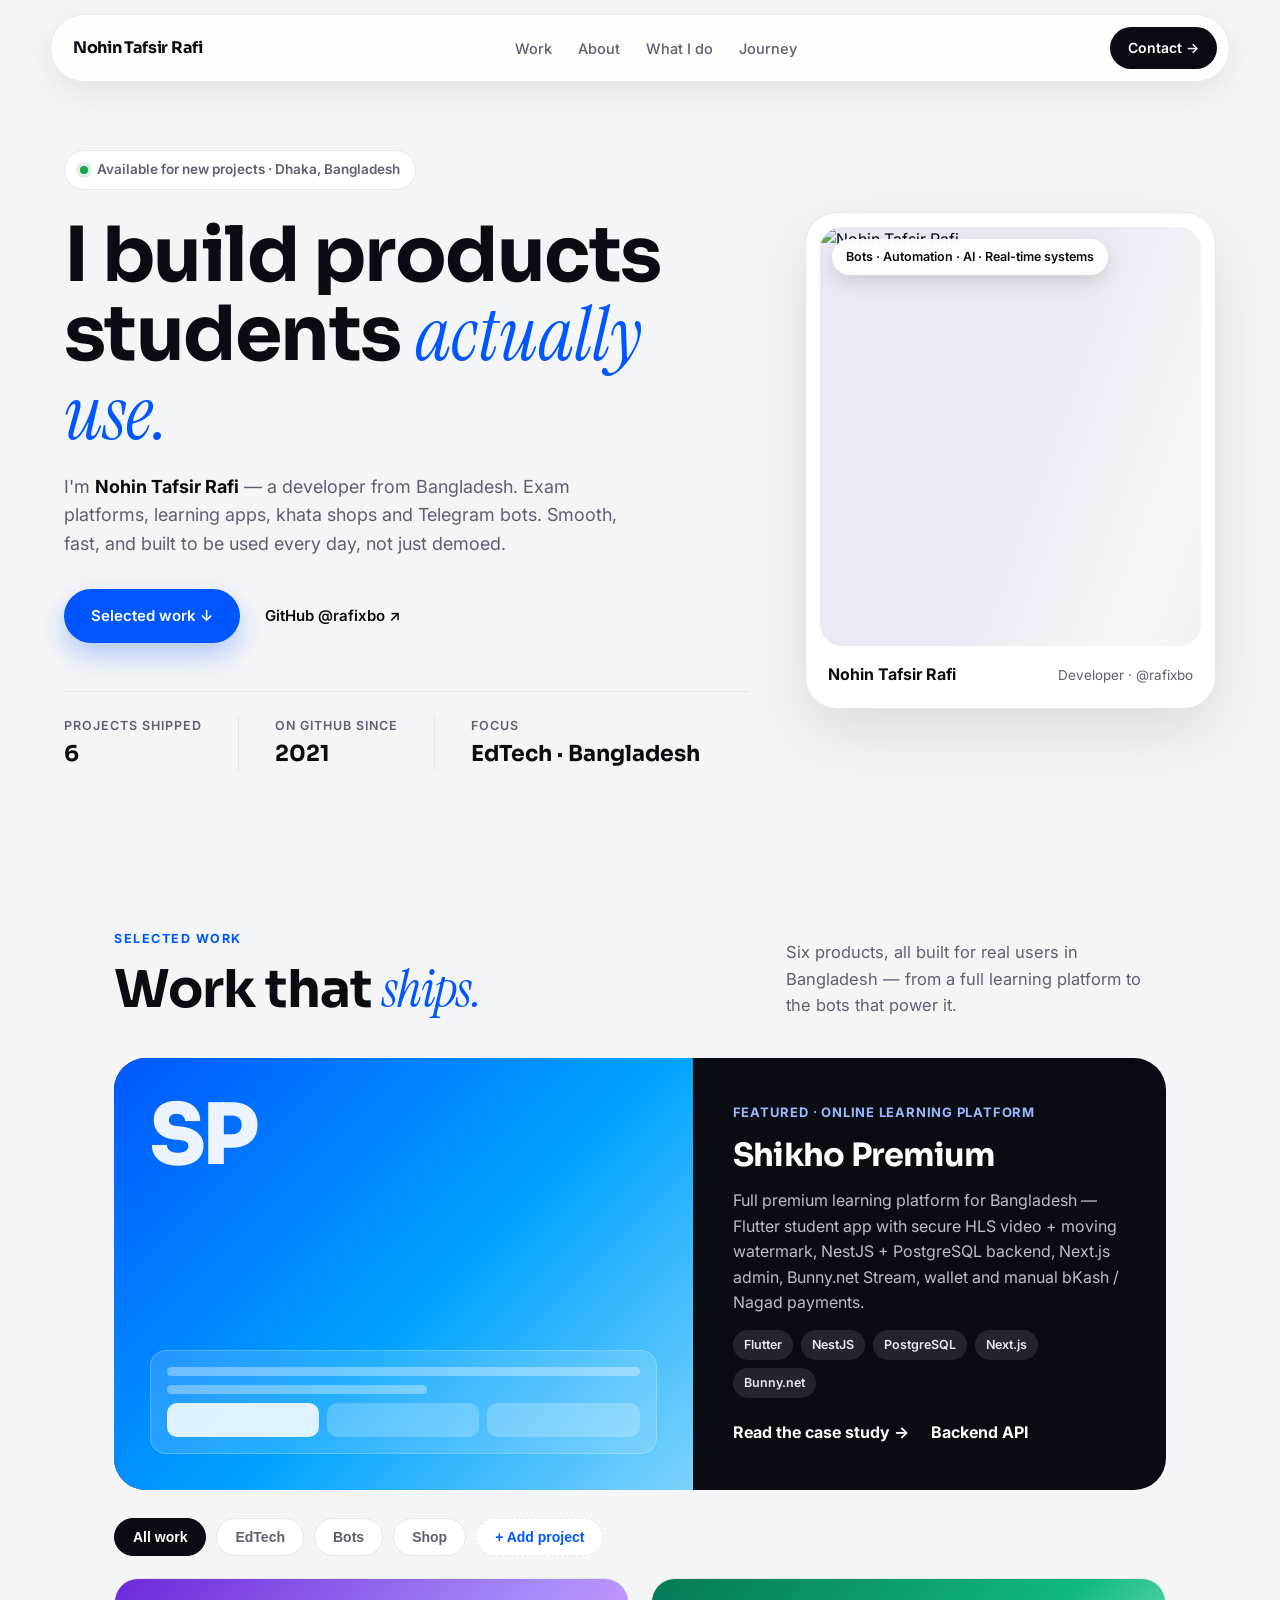
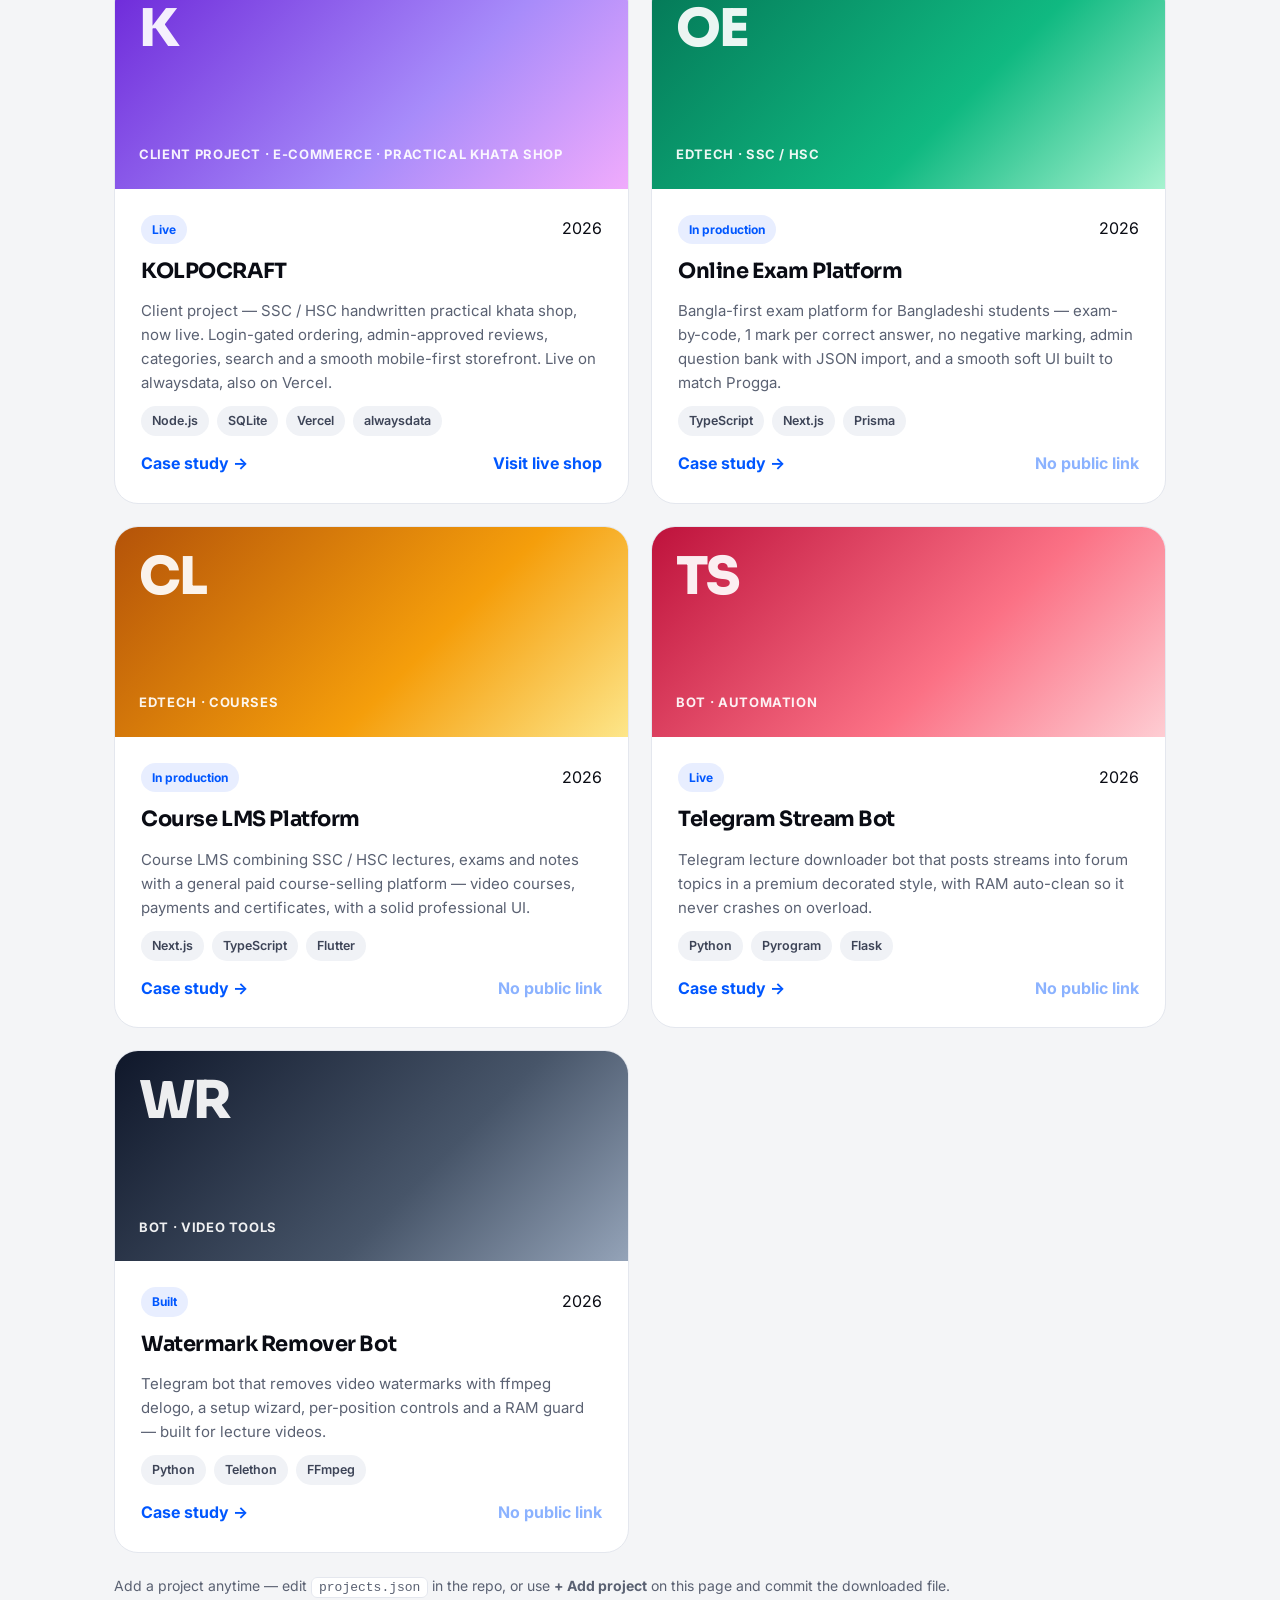
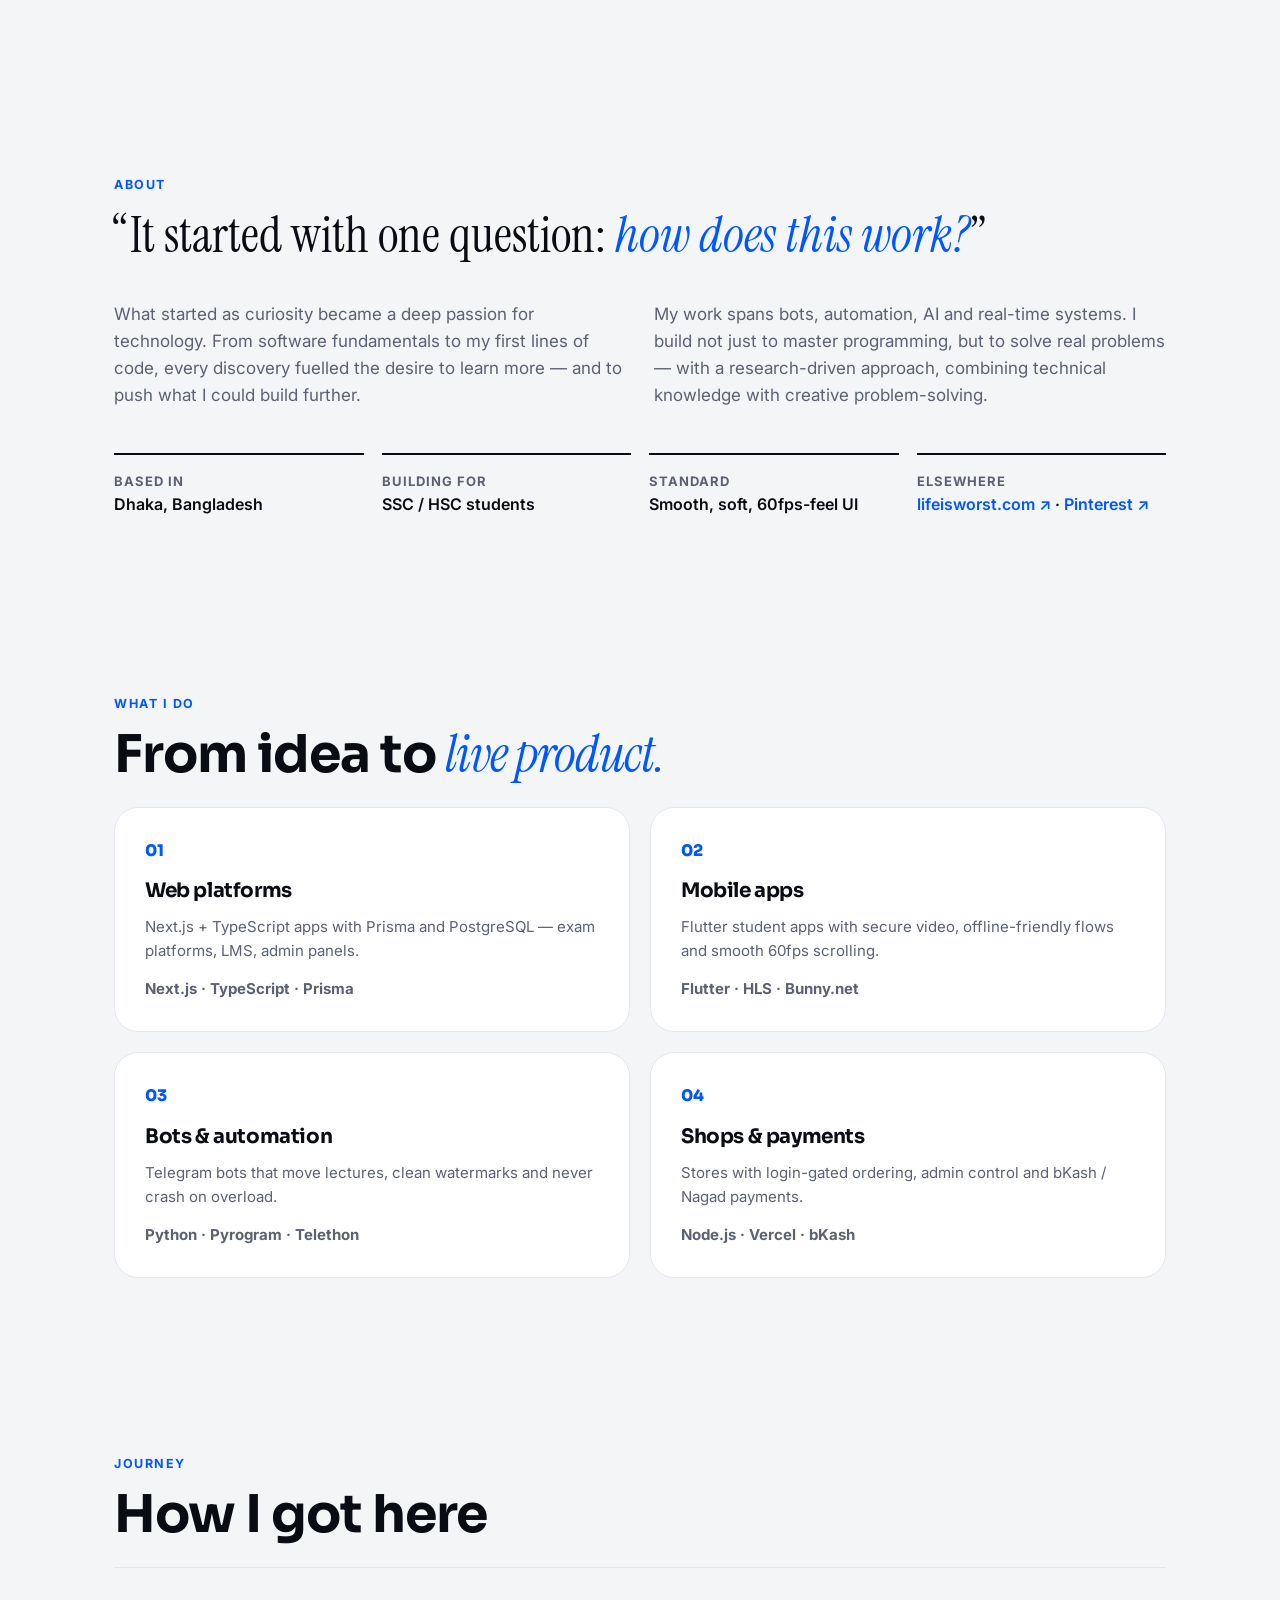
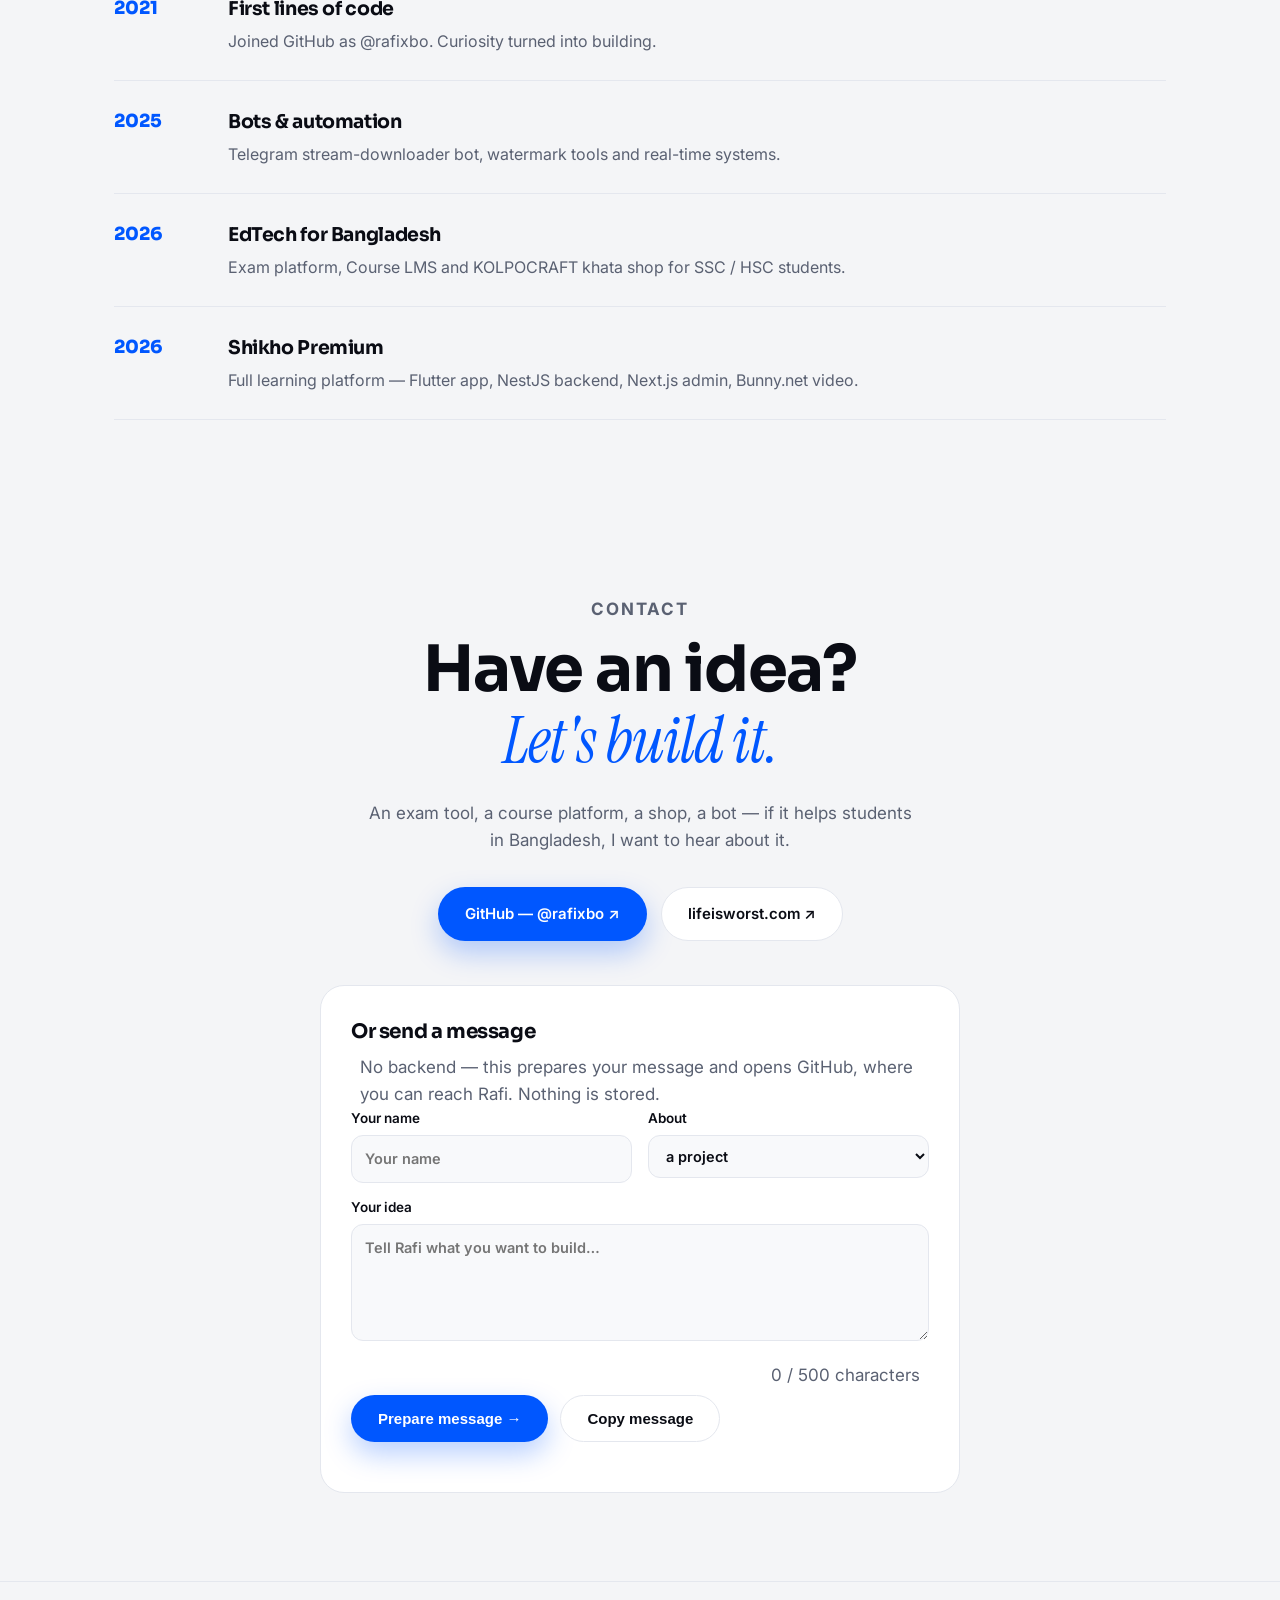
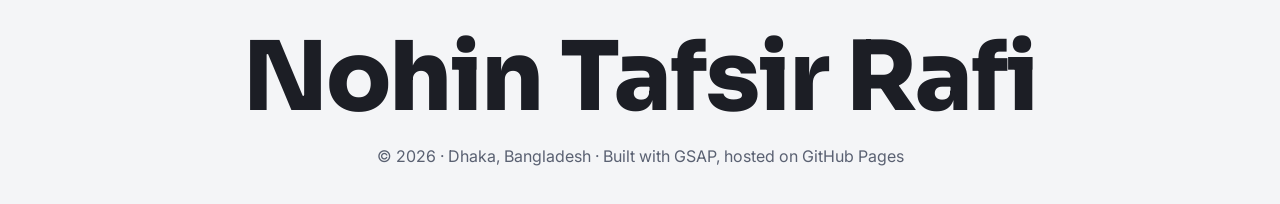
==== commit 5cbd06bd: "SEO: canonical, Open Graph, Twitter cards and JSON-LD for portfolio + KOLPOCRAFT" ====
--- a/index.html
+++ b/index.html
@@ -8,7 +8,27 @@
 <meta property="og:title" content="Nohin Tafsir Rafi — Product Developer">
 <meta property="og:description" content="I build smooth, practical products for Bangladeshi students.">
 <meta property="og:type" content="website">
+<meta property="og:url" content="https://rafixbo.github.io/">
+<meta property="og:site_name" content="Nohin Tafsir Rafi">
+<meta property="og:locale" content="en_US">
 <meta property="og:image" content="https://avatars.githubusercontent.com/u/87462837?v=4">
+<meta name="twitter:card" content="summary_large_image">
+<meta name="twitter:title" content="Nohin Tafsir Rafi — Product Developer, Bangladesh">
+<meta name="twitter:description" content="I build smooth, practical products for Bangladeshi students.">
+<meta name="twitter:image" content="https://avatars.githubusercontent.com/u/87462837?v=4">
+<link rel="canonical" href="https://rafixbo.github.io/">
+<meta name="robots" content="index, follow">
+<meta name="author" content="Nohin Tafsir Rafi">
+<meta name="keywords" content="Nohin Tafsir Rafi, rafixbo, Bangladesh developer, EdTech Bangladesh, SSC HSC exam platform, Shikho Premium, KOLPOCRAFT, practical khata shop, Flutter developer, Next.js developer, Telegram bot developer">
+<script type="application/ld+json">
+{"@context":"https://schema.org","@type":"Person","name":"Nohin Tafsir Rafi","alternateName":"rafixbo","url":"https://rafixbo.github.io/","image":"https://avatars.githubusercontent.com/u/87462837?v=4","jobTitle":"Product Developer","address":{"@type":"PostalAddress","addressLocality":"Dhaka","addressCountry":"BD"},"sameAs":["https://github.com/rafixbo","https://lifeisworst.com/"],"knowsAbout":["EdTech","Flutter","Next.js","TypeScript","Telegram bots","E-commerce"]}
+</script>
+<script type="application/ld+json">
+{"@context":"https://schema.org","@type":"WebSite","name":"Nohin Tafsir Rafi — Product Developer","url":"https://rafixbo.github.io/","inLanguage":"en"}
+</script>
+<script type="application/ld+json">
+{"@context":"https://schema.org","@type":"ItemList","name":"Selected work — Nohin Tafsir Rafi","itemListElement":[{"@type":"ListItem","position":1,"name":"Shikho Premium","url":"https://rafixbo.github.io/projects/shikho-premium.html"},{"@type":"ListItem","position":2,"name":"KOLPOCRAFT","url":"https://rafixbo.github.io/projects/kolpocraft.html"},{"@type":"ListItem","position":3,"name":"Online Exam Platform","url":"https://rafixbo.github.io/projects/exam-platform.html"},{"@type":"ListItem","position":4,"name":"Course LMS Platform","url":"https://rafixbo.github.io/projects/course-lms.html"},{"@type":"ListItem","position":5,"name":"Telegram Stream Bot","url":"https://rafixbo.github.io/projects/stream-bot.html"},{"@type":"ListItem","position":6,"name":"Watermark Remover Bot","url":"https://rafixbo.github.io/projects/watermark-bot.html"}]}
+</script>
 <link rel="icon" href="https://avatars.githubusercontent.com/u/87462837?v=4">
 <link rel="preconnect" href="https://fonts.googleapis.com">
 <link rel="preconnect" href="https://fonts.gstatic.com" crossorigin>
--- a/css/animations.css
+++ b/css/animations.css
@@ -0,0 +1,59 @@
+/* animations.css — motion system for rafixbo.github.io
+   All motion is transform / opacity only, so it stays smooth at 60fps.
+   Respects prefers-reduced-motion: everything becomes instant. */
+
+@keyframes fade-up { from { opacity: 0; transform: translateY(24px); } to { opacity: 1; transform: translateY(0); } }
+@keyframes fade-in { from { opacity: 0; } to { opacity: 1; } }
+@keyframes scale-in { from { opacity: 0; transform: scale(.96); } to { opacity: 1; transform: scale(1); } }
+@keyframes float-soft { 0%, 100% { transform: translateY(0); } 50% { transform: translateY(-8px); } }
+@keyframes pulse-dot { 0% { box-shadow: 0 0 0 0 rgba(22,163,74,.35); } 70% { box-shadow: 0 0 0 8px rgba(22,163,74,0); } 100% { box-shadow: 0 0 0 0 rgba(22,163,74,0); } }
+@keyframes shimmer { from { background-position: 200% 0; } to { background-position: -200% 0; } }
+@keyframes marquee-x { to { transform: translateX(-50%); } }
+@keyframes spin-slow { to { transform: rotate(360deg); } }
+
+/* Entrance helpers — used by JS (GSAP does the heavy lifting, these are the CSS fallback). */
+.anim-fade-up { animation: fade-up .7s cubic-bezier(.22,1,.36,1) both; }
+.anim-fade-in { animation: fade-in .8s ease both; }
+.anim-scale-in { animation: scale-in .7s cubic-bezier(.22,1,.36,1) both; }
+.anim-delay-1 { animation-delay: .08s; }
+.anim-delay-2 { animation-delay: .16s; }
+.anim-delay-3 { animation-delay: .24s; }
+.anim-delay-4 { animation-delay: .32s; }
+
+/* Hover motion — cards, buttons, covers. Transform-only, no layout shift. */
+.lift { transition: transform .35s cubic-bezier(.22,1,.36,1), box-shadow .35s ease; will-change: transform; }
+.lift:hover { transform: translateY(-5px); }
+.lift-sm:hover { transform: translateY(-2px); }
+.cover-zoom { overflow: hidden; }
+.cover-zoom .mono { transition: transform .6s cubic-bezier(.22,1,.36,1); }
+.cover-zoom:hover .mono { transform: scale(1.06) translateY(-4px); }
+.btn { transition: transform .25s cubic-bezier(.22,1,.36,1), box-shadow .25s ease, background-color .25s ease, color .25s ease; }
+.btn:active { transform: translateY(0) scale(.98); }
+
+/* Link underline sweep */
+.link-sweep { position: relative; }
+.link-sweep::after { content: ""; position: absolute; left: 0; bottom: -2px; height: 2px; width: 100%; background: currentColor; transform: scaleX(0); transform-origin: right; transition: transform .35s cubic-bezier(.22,1,.36,1); }
+.link-sweep:hover::after { transform: scaleX(1); transform-origin: left; }
+
+/* Nav — subtle shrink on scroll (JS toggles .scrolled) */
+.nav { transition: box-shadow .3s ease, background-color .3s ease, padding .3s ease; }
+.nav.scrolled { box-shadow: 0 14px 40px rgba(10,12,20,.12); }
+
+/* Hero badge + availability dot */
+.hero-badge { animation: float-soft 5s ease-in-out infinite; }
+.dot { animation: pulse-dot 2s infinite; }
+
+/* Focus visibility — keyboard users get the same smooth feel */
+a:focus-visible, button:focus-visible, input:focus-visible, textarea:focus-visible {
+  outline: 2px solid var(--accent); outline-offset: 3px; border-radius: 6px;
+}
+
+/* Image loading shimmer while the avatar loads */
+.hero-card img { background: linear-gradient(110deg, #e8ebf2 30%, #f6f7fa 50%, #e8ebf2 70%); background-size: 200% 100%; animation: shimmer 1.6s linear infinite; }
+.hero-card img[src] { animation: none; }
+
+/* Reduced motion — the honest smooth choice */
+@media (prefers-reduced-motion: reduce) {
+  *, *::before, *::after { animation-duration: .01ms !important; animation-iteration-count: 1 !important; transition-duration: .01ms !important; scroll-behavior: auto !important; }
+  html { scroll-behavior: auto; }
+}
--- a/css/print.css
+++ b/css/print.css
@@ -0,0 +1,16 @@
+/* print.css — printing the portfolio should give a clean CV, not a screenshot.
+   Loaded with media="print" so it never affects the screen design. */
+@media print {
+  .nav, .progress, .filters, .modal, .contact-form, .hero-actions { display: none !important; }
+  body { background: #fff; color: #000; font-size: 11pt; }
+  .hero { padding: 0; }
+  .hero-inner { grid-template-columns: 1fr; gap: 12px; }
+  .hero-card { box-shadow: none; border: 1px solid #ccc; max-width: 320px; }
+  .section { padding: 18px 0; max-width: none; }
+  .project-grid, .cap-grid { grid-template-columns: 1fr 1fr; gap: 12px; }
+  .project-card, .cap, .featured-card { break-inside: avoid; box-shadow: none; border: 1px solid #ccc; }
+  .cover { height: 90px !important; }
+  .cover .mono { font-size: 32px !important; }
+  a { color: #000; text-decoration: underline; }
+  a[href^="http"]::after { content: " (" attr(href) ")"; font-size: 8pt; color: #555; }
+}
